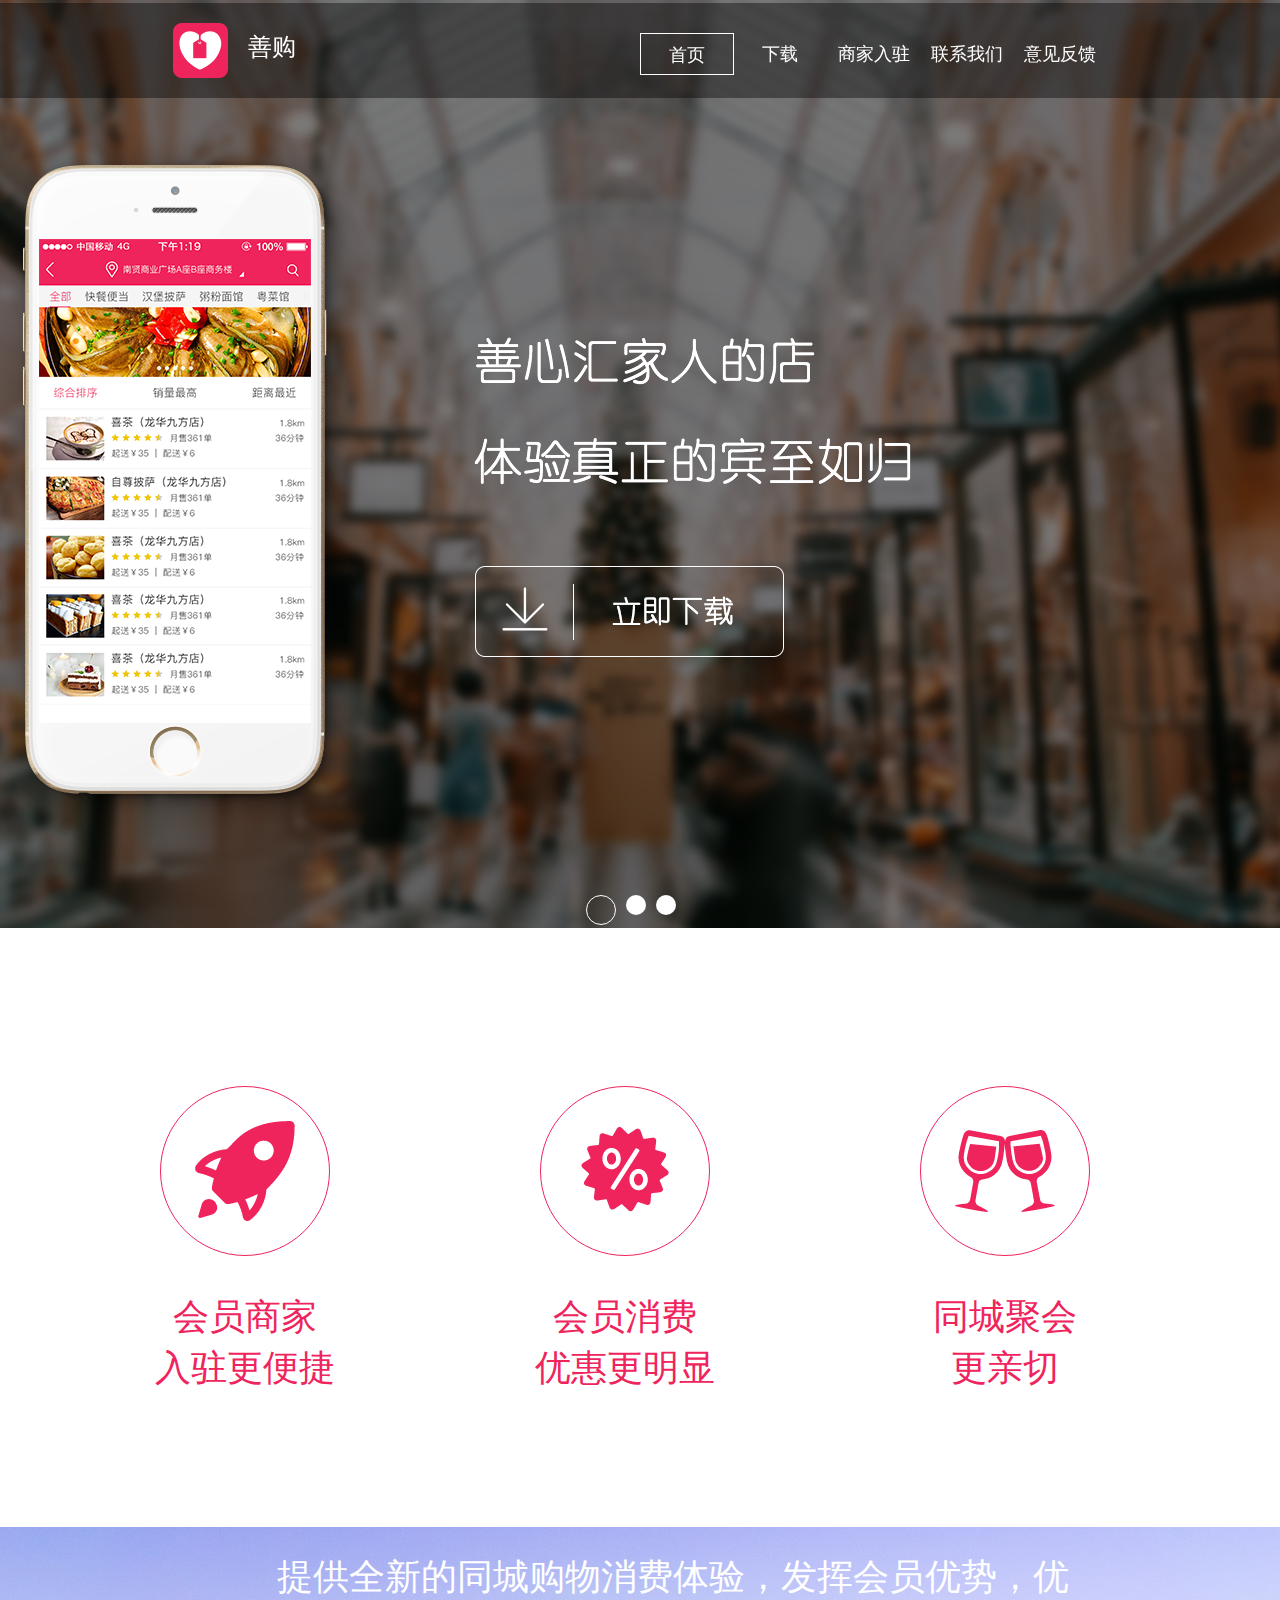
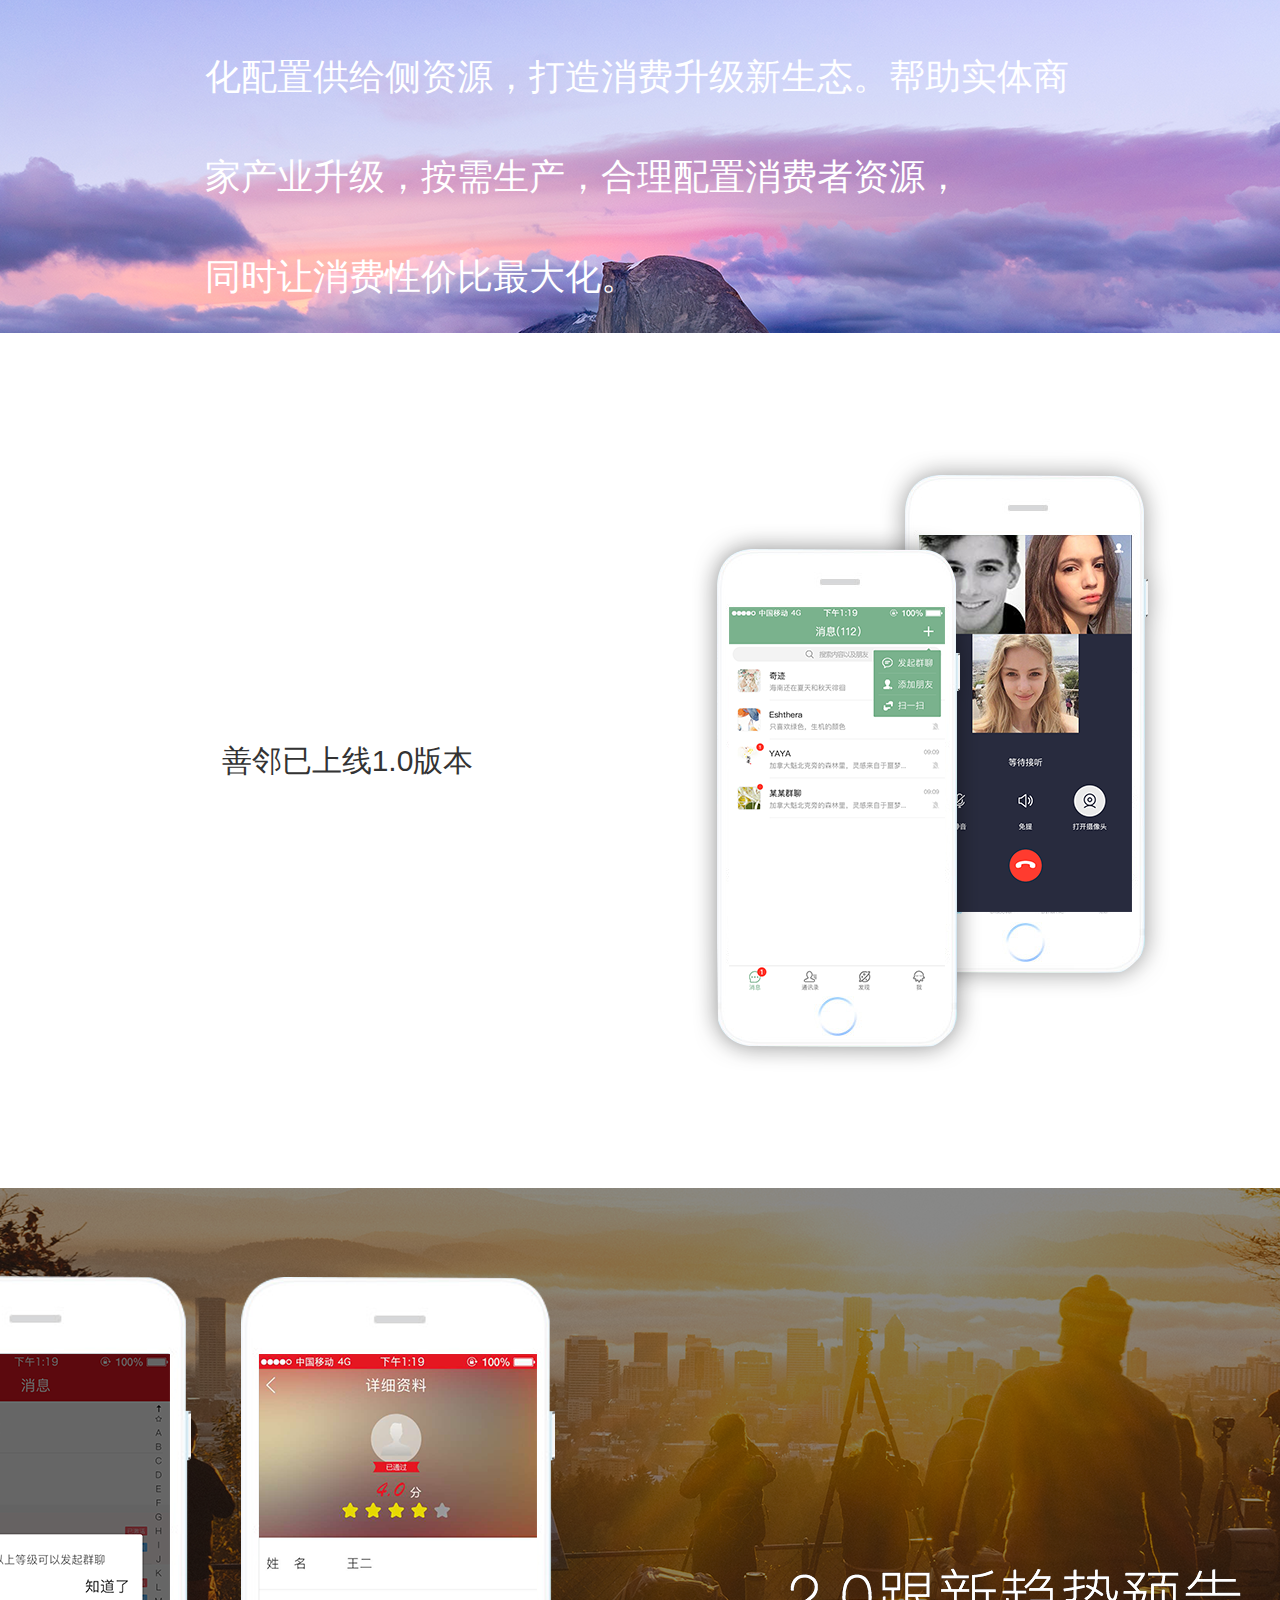
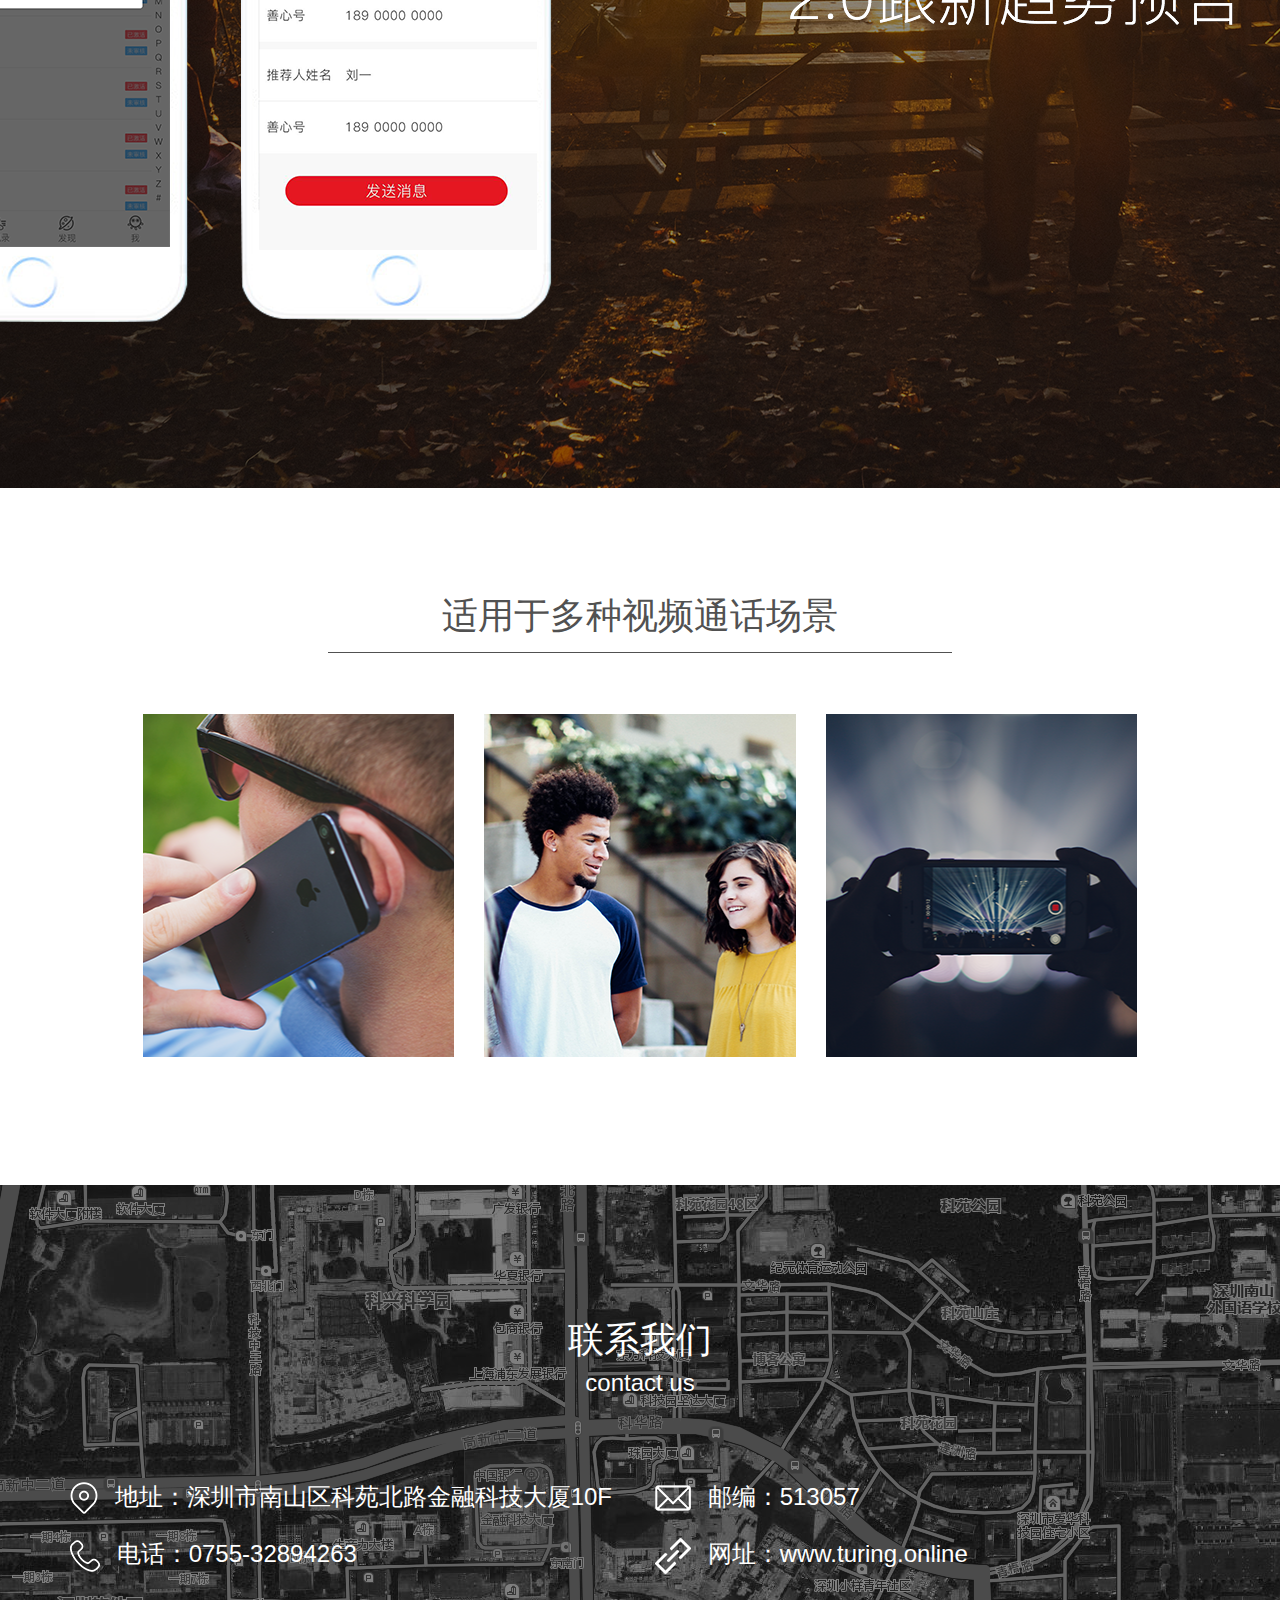
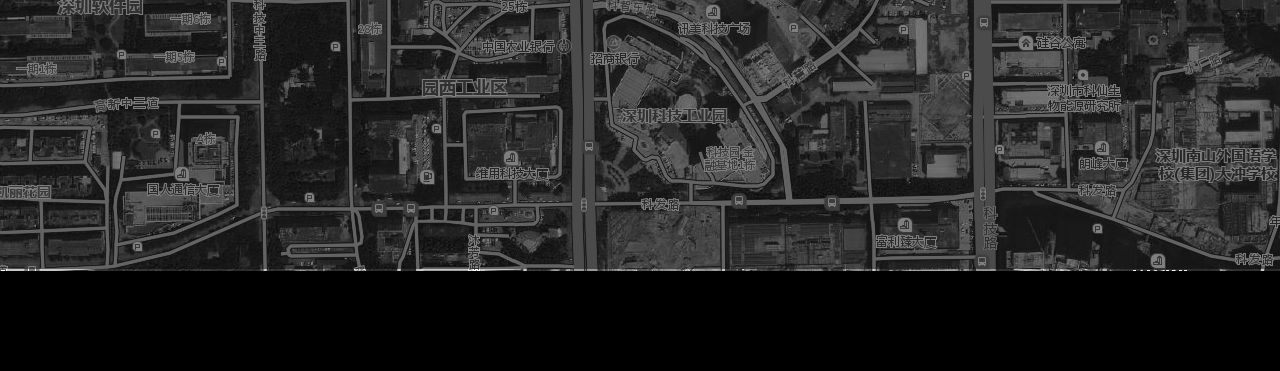
==== shangou/index.html @ 4d4798a5 "add" ====
<!DOCTYPE html>
<html>
<head>
	<meta charset="utf-8">
	<meta name="viewport" content="width=device-width, initial-scale=1.0">
	<meta name = "format-detection" content = "telephone=no">
	<title>善购—首页</title>
	<link rel="stylesheet" type="text/css" href="css/bootstrap.min.css">
	<link rel="stylesheet" type="text/css" href="css/style.css">
	<script src="js/jquery.js"></script>
	<script src="js/main.js"></script>
</head>
<body>
<div class="banner">
	<div class="nhh_nav">
		<div class="nhh_content">
			<div class="nav_img"><img src="images/index/icon.png" alt=""style="width: 100%;height:100%"></div>
			<a href="javascript:;"class="nav_a">善购</a>
			<div class="nav_nav">
				<a href="javascript:;" class="nav_nav_a nav_nav_active">首页</a>
				<a href="dowmload.html" class="nav_nav_a">下载</a>
				<a href="seller.html" class="nav_nav_a"style="width: 100px">商家入驻</a>
				<a href="about.html" class="nav_nav_a"style="width: 100px">联系我们</a>
				<a href="view.html" class="nav_nav_a"style="width: 100px">意见反馈</a>
			</div>
		</div>
	</div>
	<div class="small_nav">
		<div class="logo option">
			<a href="javascript:;"><img src="images/index/icon.png" alt=""></a>
		</div>
		<div class="menu option">
			<div class="menu-option-uline"></div>
			<div class="menu-option-bline"></div>
			<ul class="menu_bottom">
				<li><a href="index.html">首页</a></li>
				<li><a href="dowmload.html">下载</a></li>
				<li><a href="seller.html">商家入驻</a></li>
				<li><a href="about.html">关于我们</a></li>
				<li><a href="view.html">意见反馈</a></li>
			</ul>
		</div>
	</div>
	<div class="imgbox">
		<div class="img_box img_box1"></div>
		<div class="img_box img_box2"></div>
		<div class="img_box img_box3"></div>
	</div>
	<div class="btn"id="btn1">
		<div class="active"></div>
		<div></div>
		<div></div>
	</div>
	<div class="leftbn"><img src="images/index/previous.png" alt=""style="width: 100%;height: 100%"></div>
	<div class="rightbn"><img src="images/index/next.png" alt=""style="width: 100%;height: 100%"></div>
</div>
	<div class="container-fluid">
		<div class="container">
			<div class="row home-box">
				<div class="col-lg-4 col-sm-4 col-xs-12 main-box">
					<div class="first-home"></div>
					<p>会员商家<br>入驻更便捷</p>
				</div>
				<div class="col-lg-4 col-sm-4 col-xs-12 main-box">
					<div class="second-home"></div>
					<p>会员消费<br>优惠更明显</p>
				</div>
				<div class="col-lg-4 col-sm-4 col-xs-12 main-box">
					<div class="third-home"></div>
					<p>同城聚会<br>更亲切</p>
				</div>	
			</div>
		</div>
	</div>
	<div class="container-fluid introbute-bg">
		<p class="introbute">提供全新的同城购物消费体验，发挥会员优势，优化配置供给侧资源，打造消费升级新生态。帮助实体商家产业升级，按需生产，合理配置消费者资源，<br>同时让消费性价比最大化。</p>
	</div>
	<div class="container-fluid">
		<div class="container">
			<div class="row phone-height">
				<div class="col-lg-6 col-sm-6 col-xs-12 version">
					善邻已上线1.0版本
				</div>
				<div class="col-lg-6 col-sm-6 col-xs-12">
					<img class="phone-img" src="images/index/homepage_phone@2x.png">
				</div>
			</div>
		</div>
	</div>
	<div class="container-fluid home-second"></div>
	<div class="container-fluid">
		<div class="container talk">
			<div class="row">
				<span>适用于多种视频通话场景</span>
			</div>
			<div class="row">
				<div class="col-lg-4 col-sm-4 col-xs-12">
					<div class="voice">
						<div class="voice_hover"></div>
						<a href="#"></a>
					</div>
				</div>
				<div class="col-lg-4 col-sm-4 col-xs-12">
					<div class="gorup">
						<div class="group_hover"></div>
						<a href="#"></a>
					</div>
				</div>
				<div class="col-lg-4 col-sm-4 col-xs-12">
					<div class="video">
						<div class="video_hover"></div>
						<a href="#"></a>
					</div>
				</div>
			</div>
		</div>
	</div>
	<div class="container-fluid map">
		<div class="container">
			<div class="row" style="text-align: center;color: #fff;">
				<div class="contact-title">
					<p style="margin: 0;font-size:36px;">联系我们</p>
					<p style="margin: 0;font-size:24px;">contact us</p>
				</div>
			</div>
			<div class="row" style="color: #fff;font-size: 24px;margin-top:7%;">
				<div class="adr col-lg-6 col-sm-6 col-xs-12">
					<img src="images/index/contact_us_location.png">
					地址：深圳市南山区科苑北路金融科技大厦10F
				</div>
				<div class="postcodes col-lg-6 col-sm-6 col-xs-12">
					<img src="images/index/contact_us_post.png">
					邮编：513057
				</div>
			</div>
			<div class="row" style="color: #fff;font-size: 24px;margin-top:2%;">
				<div class="tel col-lg-6 col-sm-6 col-xs-12">
					<img src="images/index/contact_us_phone.png">
					电话：0755-32894263
				</div>
				<div class="website col-lg-6 col-sm-6 col-xs-12">
					<img src="images/index/contact_us_email.png">
					网址：www.turing.online
				</div>
			</div>
		</div>
	</div>
	<div class="container-fluid record">
		
	</div>
</body>
<script type="text/javascript" src="js/jquery.js"></script>
<script type="text/javascript" src="js/bootstrap.js"></script>
<script type="text/javascript" src="js/main.js"></script>
<script>
    document.documentElement.scrollTop=1;
    var obj=document.documentElement.scrollTop?document.documentElement:document.body;
    var introbute=$(".introbute-bg")[0];
    window.onscroll=function(){
        var clientH=$(window).height();
        var obj=document.documentElement.scrollTop?document.documentElement:document.body;
        if(obj.scrollTop>0){
            $(".nhh_nav").css({background:"rgba(0,0,0,0.4)"});
            $(".small_nav").css({background:"rgba(0,0,0,0.4)"})
        }
        else{
            $(".nhh_nav").css({background:"none"})
        }
        if(obj.scrollTop>=introbute.offsetTop-clientH){
            var juli=obj.scrollTop-introbute.offsetTop+clientH;
            var next=juli+100+"px";
            $(introbute).css({backgroundPosition:"50%"+next})
        }else{
            var juli=obj.scrollTop-introbute.offsetTop-clientH;
            var next=juli-100+"px";
            $(introbute).css({backgroundPosition:"50%"+next})
        }

    }
</script>
</html>
---- shangou/css/style.css ----
html,body{
    margin: 0;padding: 0;
}
a,li,ul,h1,h2,h3,h4,h5,h6{
    list-style: none;text-decoration: none;
}
.nav_a:hover{
    text-decoration: none;color:#fff;
}.nav_nav_active:hover{
     text-decoration: none;color:#fff;
 }
.logo a:hover{
    text-decoration: none;
}
.menu a:hover{
    text-decoration: none;
}
.nav_nav_a:hover{
    text-decoration: none;color:#fff;border:1px solid #fff;
}
.banner{
    width:100%;
    height: 928px;
    margin: 0 auto;
    position: relative;
    overflow: hidden;
}
.imgbox{
    width: 100%;
    height: 100%;
    position: relative;
}
.img_box{
    width: 100%;
    height: 100%;
    position: absolute;
    left: 0;
    top:0;
}
.img_box1{
    background:url("../images/index/banner_1.png") center center no-repeat;
}
.img_box2{
    background:url("../images/index/banner_2.png") center center no-repeat;
}
.img_box3{
    background:url("../images/index/banner_3.png") center center no-repeat;
}
.btn{
    width: 135px;
    height:20px;
    left: 0;
    right: 0;
    margin: 0 auto;
    position: absolute;
    bottom: 20px;
}
.btn div{
    width: 20px;
    height: 20px;
    background:#fff;
    float: left;
    margin-right: 10px;
    border-radius: 10px;
    cursor: pointer;
}
.banner .btn .active{
    width:30px;
    height:30px;
    border:1px solid #fff;
    border-radius:100%;
    background:none;
    line-height: 30px;
    text-align: center;
}
.rightbn,.leftbn{
    width:57px;
    height:76px;
    position: absolute;
    top:0;
    bottom: 0;
    margin: auto 0;
    display: none;
}
.rightbn{
    right:0;
}
.nhh_nav{
    width:100%;height:95px;position: fixed;left: 0;top:0;z-index: 9999;display: none;padding-bottom: 20px;
}
.nhh_content{
    width:73%;height: 100%;margin:0 auto;
}
.nav_img{
    width: 55px;height: 55px;margin-top: 20px;float: left;
}
.nav_a{
    margin-left: 20px;color:#fff;font-size:24px;font-family:"微软雅黑";line-height:88px;text-align: center;
}
.nav_nav{
    width:50%;height:45px;margin-top:30px;float:right;display: flex;justify-content: space-between;
}
.nav_nav_a{
    display: block;width: 100px;height: 42px;line-height: 42px;color:#fff;line-height: 42px;font-size: 18px;text-align: center;
}
.nav_nav_active{
    border:1px solid #fff;
}
.small_nav{
    width: 100%;height:75px;line-height: 75px;text-align: center;position: fixed;left: 0;top:0;z-index: 9999;
}
.small_nav .menu{
    width:25px;
    height:12px;
    position:absolute;right:20px;top:32px;
}
.menu .menu-option-uline,.menu .menu-option-bline{
    width:25px;height:3px;border-radius: 1px;background:#fff;transition: transform .5s ease;position: absolute;right:0;
}
.menu .menu-option-uline{
    top:0;
}
.menu .menu-option-bline{
    bottom:0;
}
.small_nav .menu a{
    text-align: left;
    color:#fff;
}
.small_nav .logo a{
    text-align: right;
    color:#fff;
}
.small_nav .logo{
    width: 10%;
    height: 44px;
    float: left;
    margin-left:10px;
}
.menu_bottom{
    width:100%;position:fixed;top:75px;left:0;display:none;padding: 0;margin: 0;
}
.menu_bottom li a{
    display: block;width:100%;height:50px;text-align: center;line-height: 50px;background:rgba(0,0,0,.5);margin:0;opacity: 0;padding-left:3%;font-size:16px;color:#fff;
}

.menu_bottom{
    display: none;
}
@media screen and (min-width:750px) {
    .nhh_nav{
        display: block;
    }
    .small_nav{
        display: none;
    }
}
/*èœå•*/
@keyframes menu {
    0%{
        opacity:0;transform: rotateX(90deg);
    }
    100%{
        opacity: 1;transform: rotateX(0deg);
    }
}
@keyframes menu1 {
    0%{
        opacity:1;transform: rotateX(0deg);
    }
    100%{
        opacity: 0;transform: rotateX(-90deg);
    }
}
/*äº‘*/
@keyframes cloud {
    0% {
        background-position: 2000px 0;
    }
    50% {
        background-position: 0 0;
    }
    100% {
        background-position: -2000px 0;
    }
}

/*é£žæœº*/
@keyframes flight {
    100% {
        transform: translateY(-10px);
    }
}
/*banner end*/
/*next start*/
.home-box{
    width: 100%;
    height: 599px;
}
.home-box .main-box{
    position: relative;
    height: 100%;
}
.first-home{
    width: 170px;
    height: 170px;
    border-radius: 50%;
    border:1px solid #f0245d;
    margin: 45% auto 10%;
    background: url(../images/index/homepage_convenient.png) no-repeat center center;
}
.second-home{
    width: 170px;
    height: 170px;
    border-radius: 50%;
    border:1px solid #f0245d;
    margin: 45% auto 10%;
    background: url(../images/index/homepage_sale.png)  no-repeat center center;
}
.third-home{
    width: 170px;
    height: 170px;
    border-radius: 50%;
    border:1px solid #f0245d;
   margin: 45% auto 10%;
    background: url(../images/index/homepage_party.png)  no-repeat center center;
}
.first-home:hover{
    background: url(../images/index/homepage_convenient_hover.png) #f0245d no-repeat center center;
}
.second-home:hover{
    background: url(../images/index/homepage_sale_hover.png) #f0245d no-repeat center center;
}
.third-home:hover{
    background: url(../images/index/homepage_party_hoverpng.png) #f0245d no-repeat center center;
}
.main-box p{
    text-align: center;
    font-size: 36px;
    color:#f0245d;
}
/*introbute start*/
.introbute-bg{
    height: 406px;
    width: 100%;
    background-image:url(../images/index/bg.png);
    background-position: 50% 0px;
    position: relative;
}
.introbute{
    width: 68%;
    height:100%;
    margin:0  auto ;
    font-size:36px;
    color:#fff;
    text-indent:2em;
    text-align:left;
    line-height: 100px;
}
/*version 1.0*/
.phone-height{
    height: 855px;
    width: auto;
}
.phone-height div{
    height: 100%;
    position: relative;
}
.version{
    text-align: center;
    font-size: 30px;
    line-height: 855px;
}
.phone-img{
    position: absolute;
    top: 0;
    bottom: 0;
    left: 0;
    right: 0;
    margin:auto;
}
/*version 2.0*/
.home-second{
    height: 900px;
    width: 100%;
    background: url(../images/index/homepage_2.0.png)no-repeat center center;
}
/*talk*/
.talk{
    width: 80%;
    /*height: 796px;*/
    margin-bottom: 10%;
}
.talk .row span{
    width: 624px;
    height: auto;
    font-size: 36px;
    border-bottom: 1px solid #515151;
    color: #515151;
    margin:0 auto;
    display: block;
    text-align: center;
    margin-top: 10%;
    margin-bottom: 6%;
    padding-bottom: 1%;
}
/*动画*/
@keyframes myfirst
{
    from {height: 0%;}
    to {height: 100%;}
}
@keyframes voice {
    0%{
        bottom:-100%;
    }
    100%{
        bottom:0;
    }
}
@keyframes voiceout {
    0%{
        bottom:0;
    }
    100%{
        bottom:-100%;
    }
}
.voice{
    width: auto;
    height: 343px;
    position:relative;
    background: url(../images/index/homepage_voice.png) no-repeat center center;overflow: hidden;
}
.voice a{
    display: block;
    width: 100%;
    height: 100%;
}
.voice_hover{
     width: 100%;height: 100%;position: absolute;left:0;bottom:100%;z-index: 9999;background: url(../images/index/homepage_voice_hover.png) no-repeat center center;
 }
.group_hover{
    width: 100%;height: 100%;position: absolute;left:0;bottom:100%;z-index: 9999;background: url(../images/index/homepage_chat_hover.png) no-repeat center center;
}
.video_hover{
    width: 100%;height: 100%;position: absolute;left:0;bottom:100%;z-index: 9999;background: url(../images/index/homepage_video_hover.png) no-repeat center center;
}
.gorup{
    width: auto;
    height: 343px;
    position: relative;
    background: url(../images/index/homepage_chat.png) no-repeat center center;overflow: hidden;
}
.gorup a{
    display: block;
    width: 100%;
    height: 100%;
}

.video{
    width: auto;
    height: 343px;
    position: relative;
    background: url(../images/index/homepage_video.png) no-repeat center center;overflow: hidden;
}
.video a{
    display: block;
    width: 100%;
    height: 100%;
}
/*contact*/
.map{
    width: auto;
    height: 686px;
    background: url(../images/index/homepage_map.png) no-repeat center center;
}
.contact-title{
    margin-top: 11%;
}
.adr img{
    vertical-align: middle;
    margin-right:10px;
}
.postcodes img{
    vertical-align: middle;
    margin-right:10px;
}
.tel img{
    vertical-align: middle;
    margin-right:10px;
}
.website img{
    vertical-align: middle;
    margin-right:10px;
}
/*Record*/
.record{
    width: 100%;
    height: 100px;
    background: #000;
}


/*about*/
.about .row span{
    width: 624px;
    height: auto;
    font-size: 36px;
    border-bottom: 1px solid #515151;
    color: #515151;
    margin:0 auto;
    display: block;
    text-align: center;
    margin-top: 5%;
    margin-bottom: 6%;
    padding-bottom: 1%;
}
.about-inner p{
    font-size: 30px;
    color: #515151;
    text-indent:2em;
}
.team{
    margin-bottom: 5%;
    width: 80%;
}
.team .row span{
    width: 624px;
    height: auto;
    font-size: 36px;
    border-bottom: 1px solid #515151;
    color: #515151;
    margin:0 auto;
    display: block;
    text-align: center;
    margin-top: 5%;
    margin-bottom: 6%;
    padding-bottom: 1%;
}
.team-one{
    width: auto;
    height: 300px;
    background: url(../images/about/about_us_team_2.png) no-repeat center center;
}
.team-two{
    width: auto;
    height: 300px;
    background: url(../images/about/about_us_team_3.png) no-repeat center center;
}
.team-three{
    width: auto;
    height: 300px;
    background: url(../images/about/about_us_team_1.png) no-repeat center center;
}
.and-box{
    float: left;
    margin-right: 10%;
}
.ios-box{
    float: left;
}
.and-code,.ios-code{
    display: none;
}
.code{
    margin-top: 33%;
}

/*view*/
.view .row span{
    width: 624px;
    height: auto;
    font-size: 36px;
    color: #515151;
    display: block;
    text-align: left;
    margin-top: 5%;
    padding-bottom: 1%;
}
.view-form{
    width: 100%;
    height: 530px;
    border:1px solid #cccaca;
    margin-bottom: 8%;
}
.view-text{
    width: 100%;
    height: 70%;
    border: 0;
    font-size: 24px;
    color: #cccaca;
}
.view-btn{
    float: right;
    margin:4% 8% 0 0;
    padding: 1% 4%;
    border: 0;
    background: #f0245d;
    color: #fff;
    font-size: 36px;
}
/*seller*/
.seller{
    margin-bottom: 200px;
}
.seller .row span{
    width: 624px;
    height: auto;
    font-size: 36px;
    border-bottom: 1px solid #f0245d;
    color: #515151;
    margin:0 auto;
    display: block;
    text-align: center;
    margin-top: 10%;
    margin-bottom: 6%;
    padding-bottom: 1%;
}
.seller_img{
    width: auto;
    height: 292px;
    position:relative;
    background-image: url(../images/seller/settled_flow.png) ;
    background-size:100% 100% ;
}
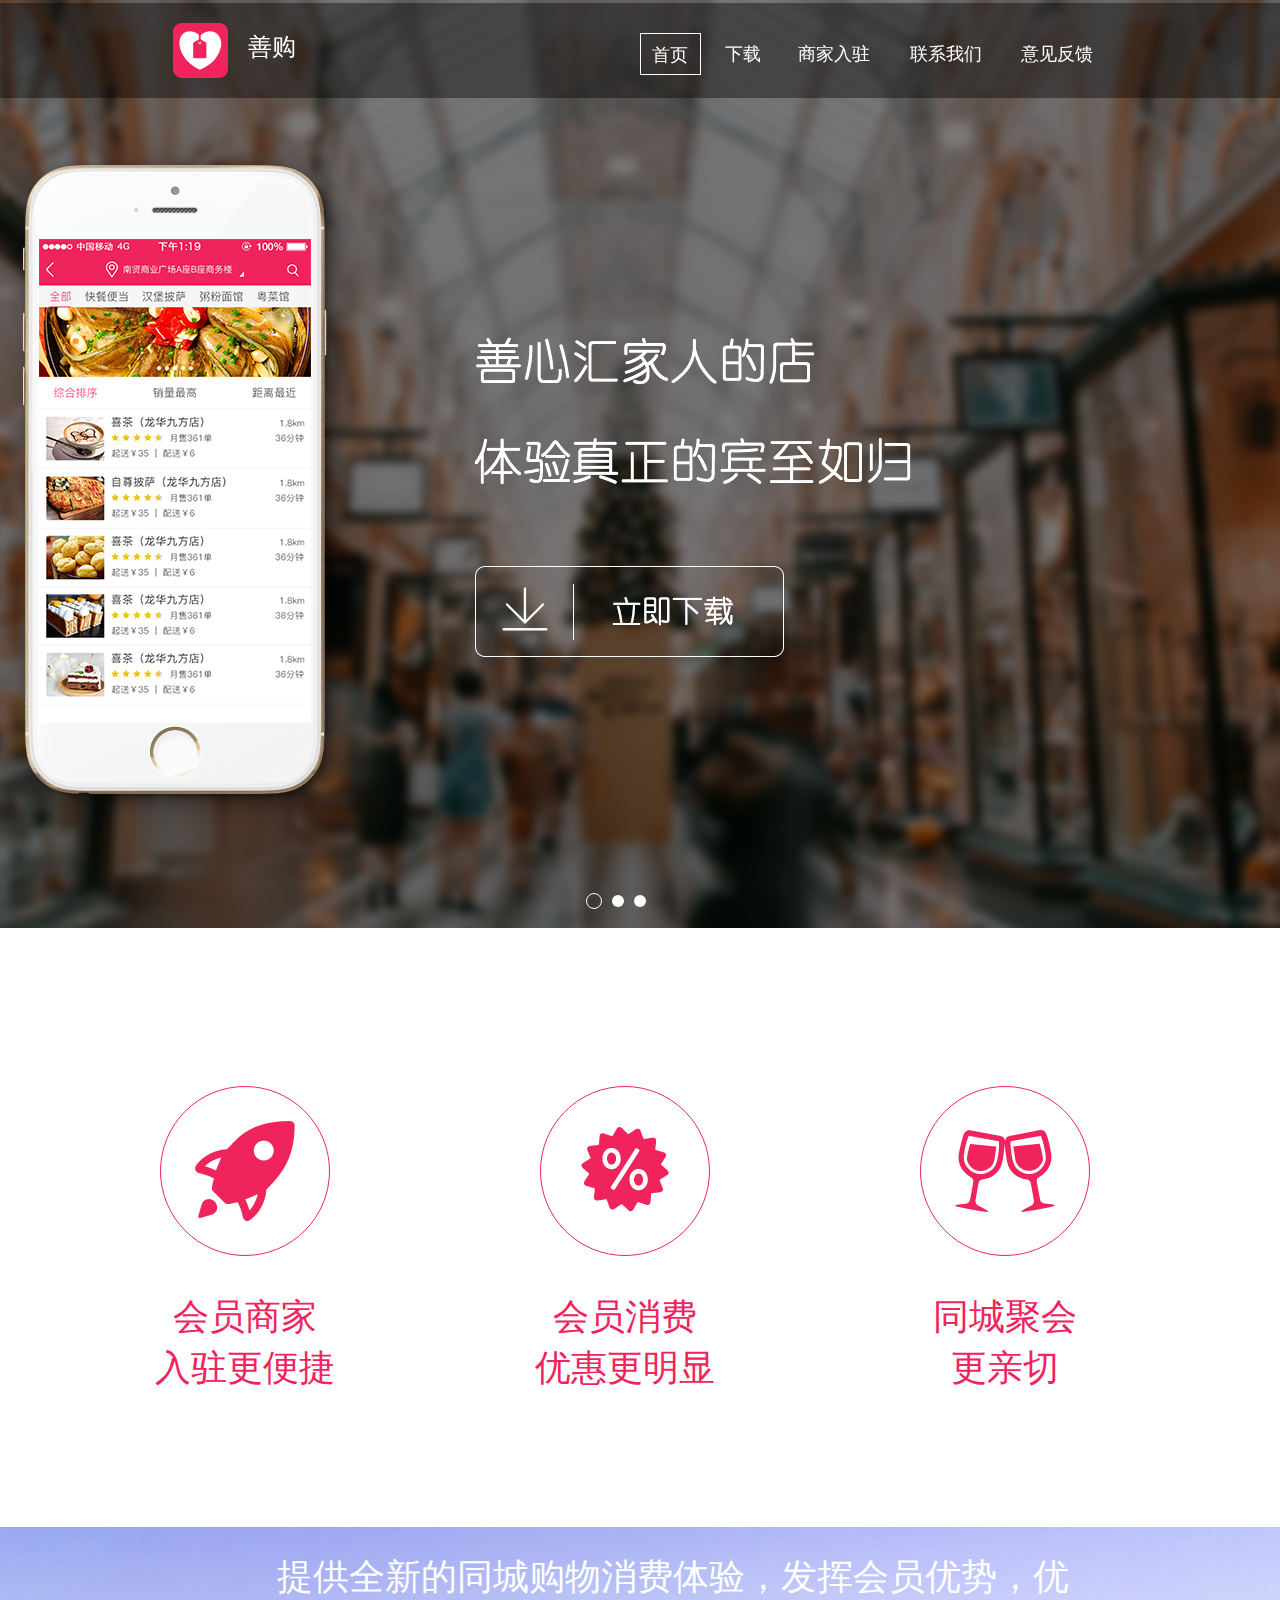
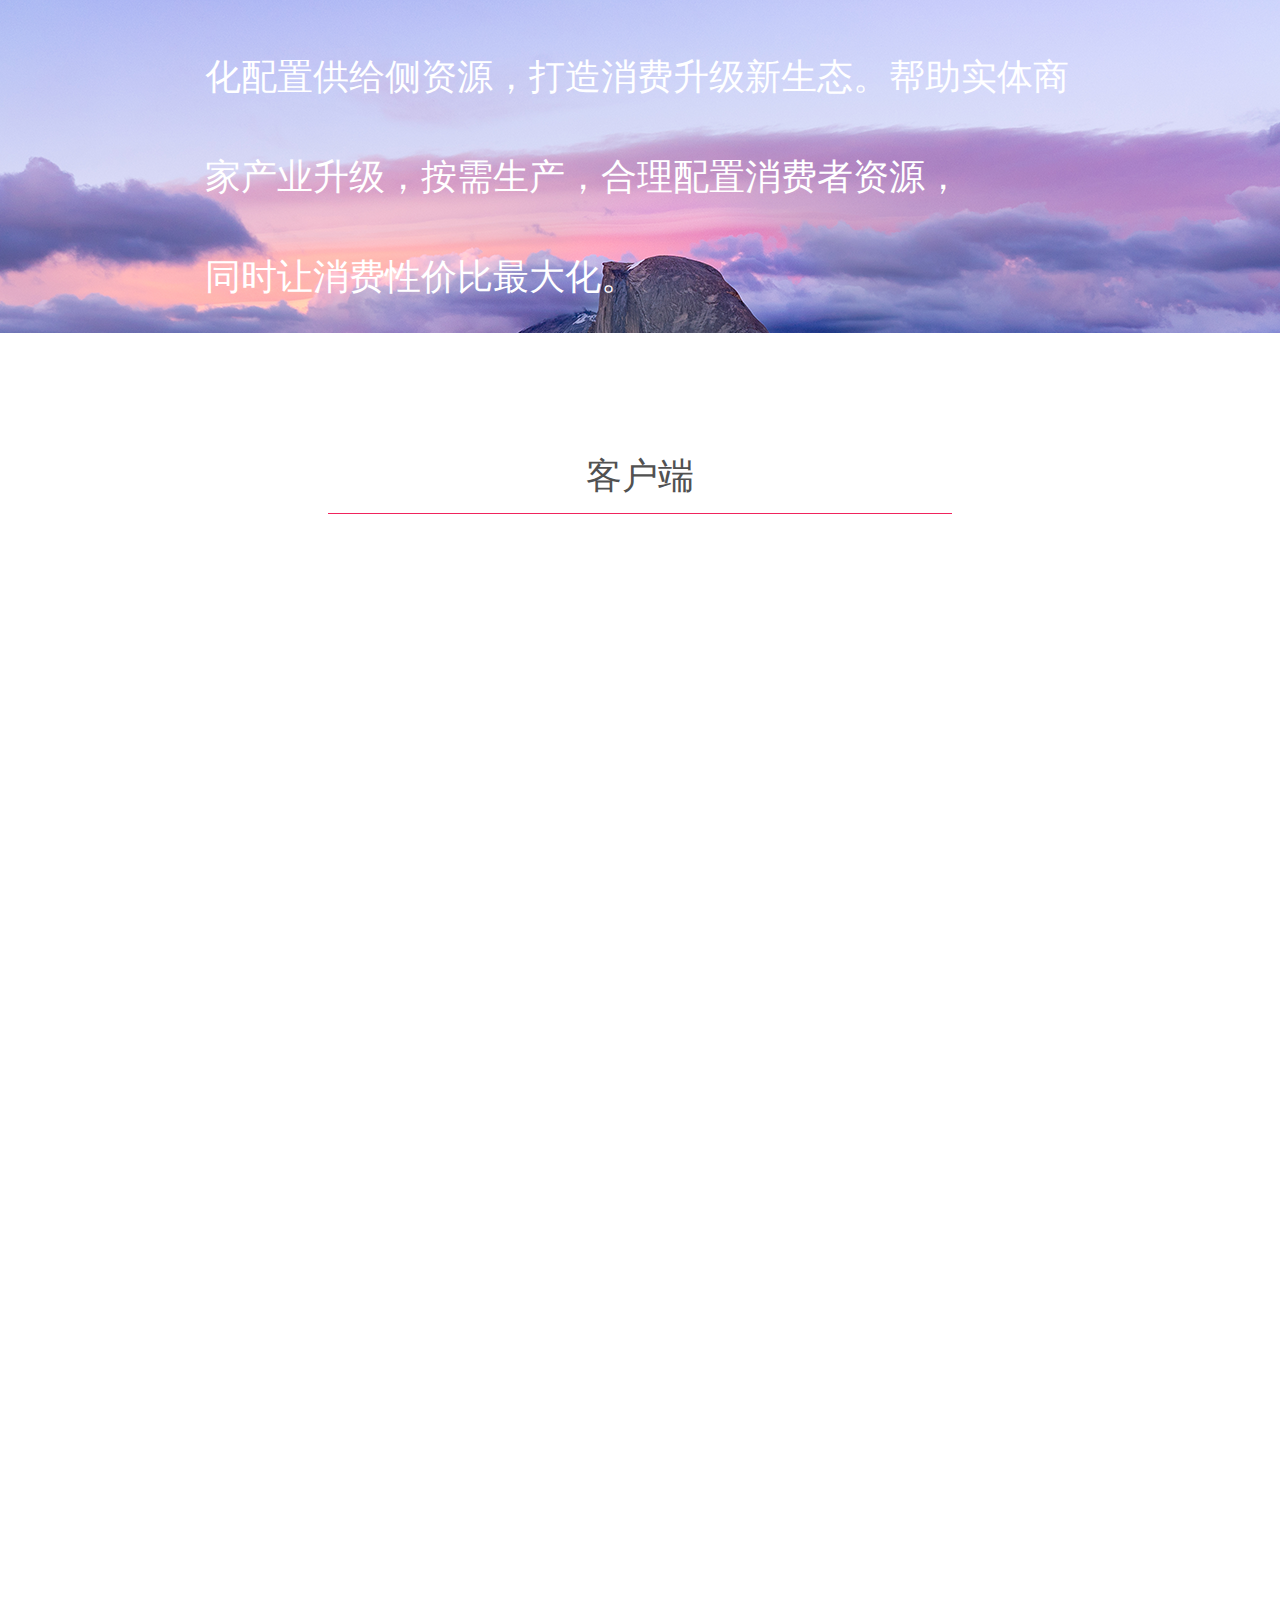
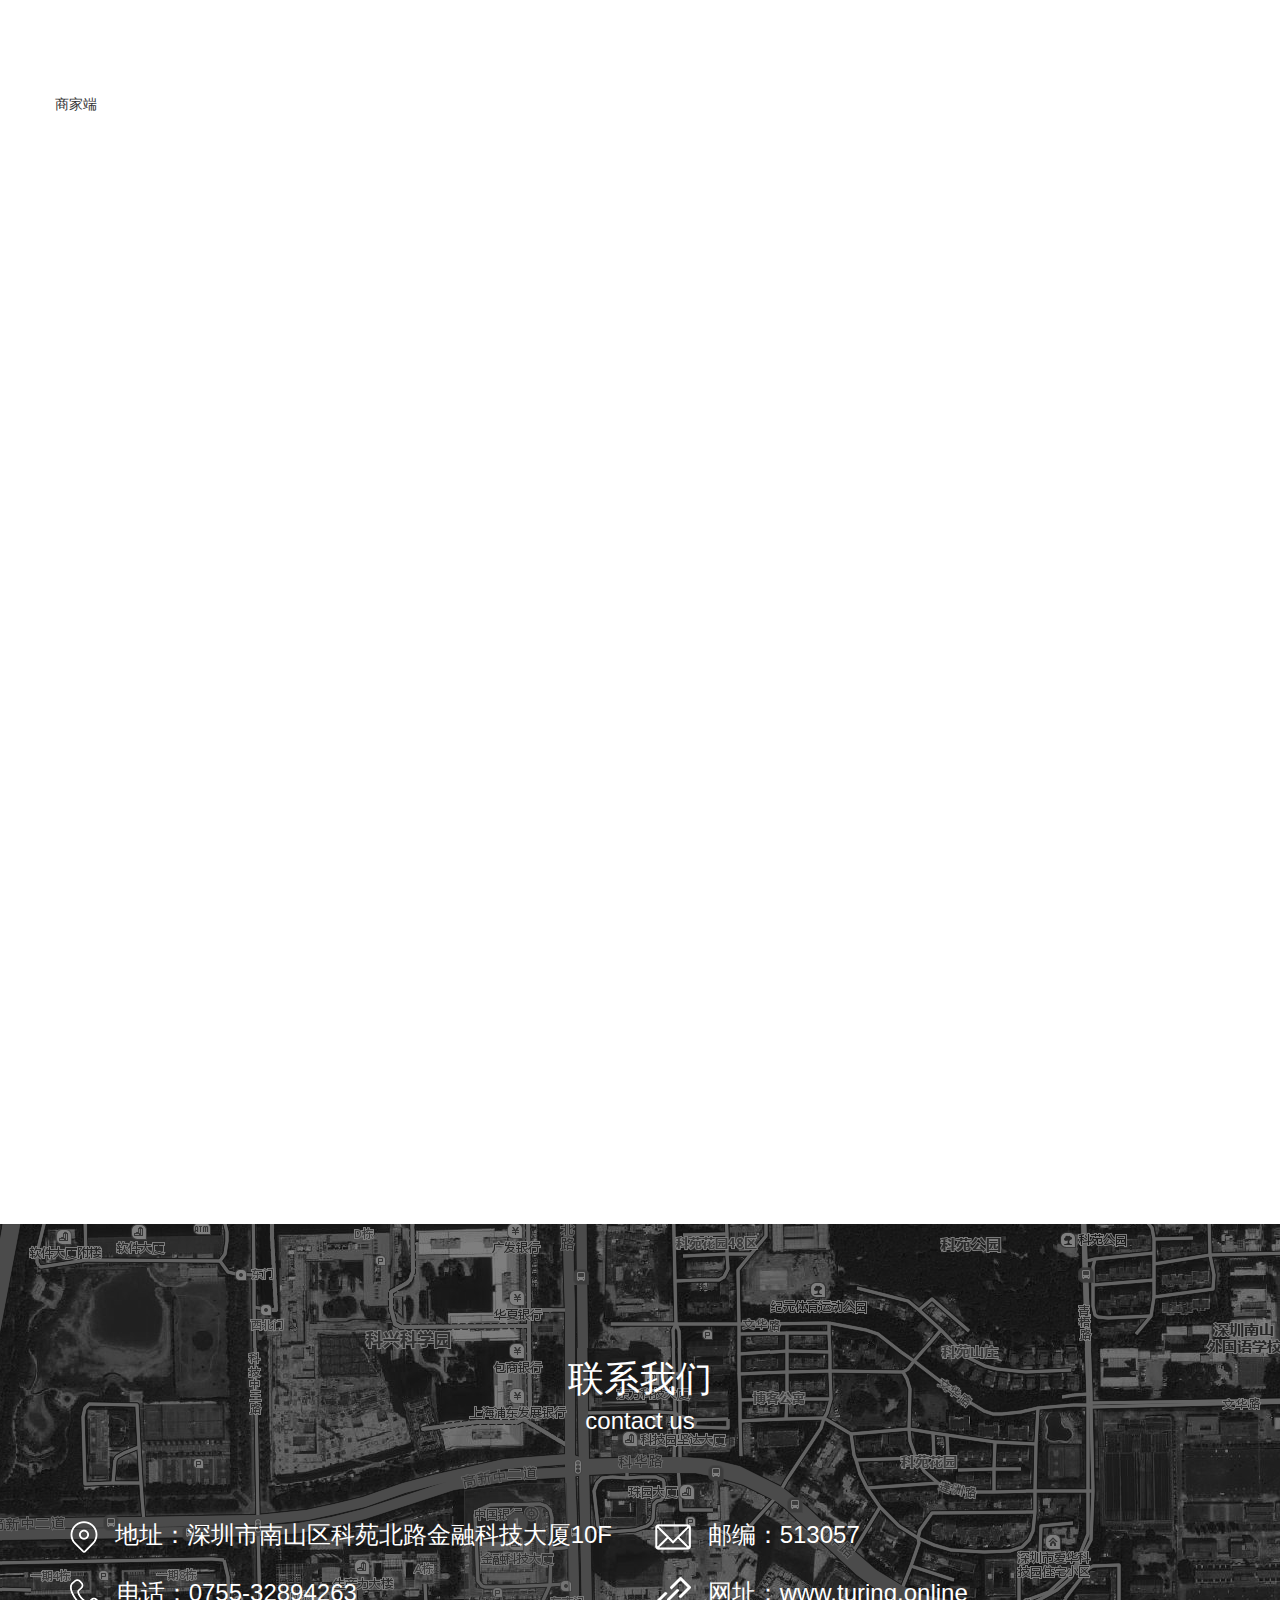
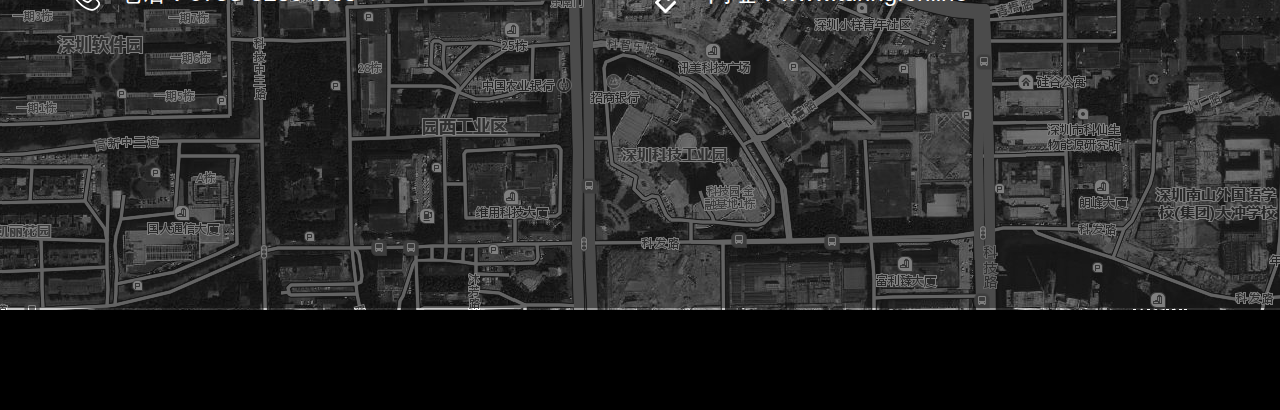
==== commit 2df4797d: "shangou" ====
--- a/shangou/index.html
+++ b/shangou/index.html
@@ -8,6 +8,7 @@
 	<link rel="stylesheet" type="text/css" href="css/bootstrap.min.css">
 	<link rel="stylesheet" type="text/css" href="css/style.css">
 	<script src="js/jquery.js"></script>
+	<script src="js/comm.js"></script>
 	<script src="js/main.js"></script>
 </head>
 <body>
@@ -16,7 +17,8 @@
 		<div class="nhh_content">
 			<div class="nav_img"><img src="images/index/icon.png" alt=""style="width: 100%;height:100%"></div>
 			<a href="javascript:;"class="nav_a">善购</a>
-			<div class="nav_nav">
+			<div class="nav_nav"style="position: relative">
+				<div class="flexbox"style="width:13%;height: 42px;border:1px solid #fff;position: absolute;z-index: -1"></div>
 				<a href="javascript:;" class="nav_nav_a nav_nav_active">首页</a>
 				<a href="dowmload.html" class="nav_nav_a">下载</a>
 				<a href="seller.html" class="nav_nav_a"style="width: 100px">商家入驻</a>
@@ -76,54 +78,57 @@
 		<p class="introbute">提供全新的同城购物消费体验，发挥会员优势，优化配置供给侧资源，打造消费升级新生态。帮助实体商家产业升级，按需生产，合理配置消费者资源，<br>同时让消费性价比最大化。</p>
 	</div>
 	<div class="container-fluid">
-		<div class="container">
-			<div class="row phone-height">
-				<div class="col-lg-6 col-sm-6 col-xs-12 version">
-					善邻已上线1.0版本
-				</div>
-				<div class="col-lg-6 col-sm-6 col-xs-12">
-					<img class="phone-img" src="images/index/homepage_phone@2x.png">
-				</div>
+		<div class="container website">
+			<div class="row ">
+				<span>客户端</span>
+			</div>
+			<div class="col-lg-6 col-sm-6 col-xs-12 webBox"id="jswbox">
+				<pre class="prev"><img src="images/index/homepage_previous.png" alt=""></pre>
+				<pre class="next"><img src="images/index/homepage_next.png" alt=""></pre>
+				<ul>
+					<li><img src="images/index/customer_img_1.png" alt=""style="opacity: 87; "></li>
+					<li><img src="images/index/customer_img_2.png" alt=""style="opacity: 87; "></li>
+					<li><img src="images/index/customer_img_3.png" alt=""style="opacity: 87; "></li>
+					<li><img src="images/index/customer_img_4.png" alt=""style="opacity: 87; "></li>
+					<li><img src="images/index/customer_img_5.png" alt=""style="opacity: 87; "></li>
+					<li><img src="images/index/customer_img_1.png" alt=""style="opacity: 87; "></li>
+					<li><img src="images/index/customer_img_2.png" alt=""style="opacity: 87; "></li>
+				</ul>
 			</div>
 		</div>
 	</div>
-	<div class="container-fluid home-second"></div>
-	<div class="container-fluid">
-		<div class="container talk">
-			<div class="row">
-				<span>适用于多种视频通话场景</span>
-			</div>
-			<div class="row">
-				<div class="col-lg-4 col-sm-4 col-xs-12">
-					<div class="voice">
-						<div class="voice_hover"></div>
-						<a href="#"></a>
-					</div>
-				</div>
-				<div class="col-lg-4 col-sm-4 col-xs-12">
-					<div class="gorup">
-						<div class="group_hover"></div>
-						<a href="#"></a>
-					</div>
-				</div>
-				<div class="col-lg-4 col-sm-4 col-xs-12">
-					<div class="video">
-						<div class="video_hover"></div>
-						<a href="#"></a>
-					</div>
-				</div>
+<div class="container-fluid">
+	<div class="container sellers">
+		<div class="row ">
+			<span>商家端</span>
+		</div>
+		<div class="row">
+			<div class="col-lg-12 col-sm-12 col-xs-12 sellerBox"id="sellerBox">
+				<pre class="prev"><img src="images/index/homepage_previous.png" alt=""></pre>
+				<pre class="next"><img src="images/index/homepage_next.png" alt=""></pre>
+				<ul>
+					<li><img src="images/index/seller_img_1.png" alt=""style="opacity: 87; "></li>
+					<li><img src="images/index/seller_img_2.png" alt=""style="opacity: 87; "></li>
+					<li><img src="images/index/seller_img_3.png" alt=""style="opacity: 87; "></li>
+					<li><img src="images/index/seller_img_4.png" alt=""style="opacity: 87; "></li>
+					<li><img src="images/index/seller_img_5.png" alt=""style="opacity: 87; "></li>
+					<li><img src="images/index/seller_img_1.png" alt=""style="opacity: 87; "></li>
+					<li><img src="images/index/seller_img_2.png" alt=""style="opacity: 87; "></li>
+				</ul>
 			</div>
 		</div>
+
 	</div>
+</div>
 	<div class="container-fluid map">
 		<div class="container">
 			<div class="row" style="text-align: center;color: #fff;">
 				<div class="contact-title">
-					<p style="margin: 0;font-size:36px;">联系我们</p>
-					<p style="margin: 0;font-size:24px;">contact us</p>
+					<p style="margin: 0;font-size:0.36rem;">联系我们</p>
+					<p style="margin: 0;font-size:0.24rem;">contact us</p>
 				</div>
 			</div>
-			<div class="row" style="color: #fff;font-size: 24px;margin-top:7%;">
+			<div class="row" style="color: #fff;font-size: 0.24rem;margin-top:7%;">
 				<div class="adr col-lg-6 col-sm-6 col-xs-12">
 					<img src="images/index/contact_us_location.png">
 					地址：深圳市南山区科苑北路金融科技大厦10F
@@ -133,7 +138,7 @@
 					邮编：513057
 				</div>
 			</div>
-			<div class="row" style="color: #fff;font-size: 24px;margin-top:2%;">
+			<div class="row" style="color: #fff;font-size: 0.24rem;margin-top:2%;">
 				<div class="tel col-lg-6 col-sm-6 col-xs-12">
 					<img src="images/index/contact_us_phone.png">
 					电话：0755-32894263
@@ -177,5 +182,7 @@
         }
 
     }
+    new ZoomPic("jswbox");
+    new ZoomPic("sellerBox");
 </script>
 </html>--- a/shangou/css/style.css
+++ b/shangou/css/style.css
@@ -1,5 +1,8 @@
 html,body{
     margin: 0;padding: 0;
+}
+body{
+    width: 100%;
 }
 a,li,ul,h1,h2,h3,h4,h5,h6{
     list-style: none;text-decoration: none;
@@ -16,7 +19,7 @@
     text-decoration: none;
 }
 .nav_nav_a:hover{
-    text-decoration: none;color:#fff;border:1px solid #fff;
+    text-decoration: none;color:#fff;cursor: pointer;
 }
 .banner{
     width:100%;
@@ -39,12 +42,15 @@
 }
 .img_box1{
     background:url("../images/index/banner_1.png") center center no-repeat;
+    background-size: cover;
 }
 .img_box2{
     background:url("../images/index/banner_2.png") center center no-repeat;
+    background-size: cover;
 }
 .img_box3{
     background:url("../images/index/banner_3.png") center center no-repeat;
+    background-size: cover;
 }
 .btn{
     width: 135px;
@@ -56,8 +62,8 @@
     bottom: 20px;
 }
 .btn div{
-    width: 20px;
-    height: 20px;
+    width: 12px;
+    height: 12px;
     background:#fff;
     float: left;
     margin-right: 10px;
@@ -65,13 +71,12 @@
     cursor: pointer;
 }
 .banner .btn .active{
-    width:30px;
-    height:30px;
+    width:16px;
+    height:16px;
     border:1px solid #fff;
     border-radius:100%;
     background:none;
-    line-height: 30px;
-    text-align: center;
+    margin-top:-2px;
 }
 .rightbn,.leftbn{
     width:57px;
@@ -101,7 +106,7 @@
     width:50%;height:45px;margin-top:30px;float:right;display: flex;justify-content: space-between;
 }
 .nav_nav_a{
-    display: block;width: 100px;height: 42px;line-height: 42px;color:#fff;line-height: 42px;font-size: 18px;text-align: center;
+    display: block;width:13%;height: 42px;line-height: 42px;color:#fff;line-height: 42px;font-size: 18px;text-align: center;
 }
 .nav_nav_active{
     border:1px solid #fff;
@@ -130,10 +135,12 @@
 .small_nav .logo a{
     text-align: right;
     color:#fff;
+    display: block;
+    width: 55px;height: 55px;
 }
 .small_nav .logo{
     width: 10%;
-    height: 44px;
+    height: 55px;
     float: left;
     margin-left:10px;
 }
@@ -257,33 +264,36 @@
     text-align:left;
     line-height: 100px;
 }
-/*version 1.0*/
-.phone-height{
-    height: 855px;
-    width: auto;
-}
-.phone-height div{
-    height: 100%;
-    position: relative;
-}
-.version{
+.website .row span{
+    width: 624px;
+    height: auto;
+    font-size: 36px;
+    border-bottom: 1px solid #f0245d;
+    color: #515151;
+    margin:0 auto;
+    display: block;
     text-align: center;
-    font-size: 30px;
-    line-height: 855px;
-}
-.phone-img{
-    position: absolute;
-    top: 0;
-    bottom: 0;
-    left: 0;
-    right: 0;
-    margin:auto;
-}
-/*version 2.0*/
-.home-second{
-    height: 900px;
-    width: 100%;
-    background: url(../images/index/homepage_2.0.png)no-repeat center center;
+    margin-top: 10%;
+    margin-bottom: 6%;
+    padding-bottom: 1%;
+}
+.webBox{width:1100px; margin:100px auto;}
+.webBox ul{position:relative;height:900px;}
+.webBox li{position:absolute;width:0;height:0;z-index:0;cursor:pointer;overflow:hidden;top:152px; left:10px;box-shadow:0px 30px 30px #eee}
+.webBox li img{width:100%;height:100%;vertical-align:top; float:left; border:0;}
+.webBox .prev, .webBox .next{position:absolute;top:0;bottom:0;margin:auto 0;width: 90px;height: 90px;background: 0;right:-200px;border: 0};
+
+.webBox .prev{
+    left:-200px !important;
+}
+.sellerBox{width:1100px; margin:100px auto;}
+.sellerBox ul{position:relative;height:900px;}
+.sellerBox li{position:absolute;width:0;height:0;z-index:0;cursor:pointer;overflow:hidden;top:152px; left:10px;box-shadow:0px 20px 20px #eee}
+.sellerBoxli ul li img{width:100%;height:100%;vertical-align:top; float:left; border:0;}
+.sellerBox .prev, .sellerBox .next{position:absolute;top:0;bottom:0;margin:auto 0;width: 90px;height: 90px;background: 0;right:-200px;border: 0};
+
+.sellerBox .prev{
+    left:-200px !important;
 }
 /*talk*/
 .talk{
@@ -404,13 +414,9 @@
 
 /*about*/
 .about .row span{
-    width: 624px;
-    height: auto;
-    font-size: 36px;
+    font-size: 0.36rem;
     border-bottom: 1px solid #515151;
     color: #515151;
-    margin:0 auto;
-    display: block;
     text-align: center;
     margin-top: 5%;
     margin-bottom: 6%;
@@ -423,16 +429,12 @@
 }
 .team{
     margin-bottom: 5%;
-    width: 80%;
+    /*width: 80%;*/
 }
 .team .row span{
-    width: 624px;
-    height: auto;
-    font-size: 36px;
+    font-size: 0.36rem;
     border-bottom: 1px solid #515151;
     color: #515151;
-    margin:0 auto;
-    display: block;
     text-align: center;
     margin-top: 5%;
     margin-bottom: 6%;
@@ -458,7 +460,7 @@
     margin-right: 10%;
 }
 .ios-box{
-    float: left;
+    float: right;
 }
 .and-code,.ios-code{
     display: none;
@@ -466,12 +468,15 @@
 .code{
     margin-top: 33%;
 }
+.down-img{
+    margin-left: 25%;
+}
 
 /*view*/
 .view .row span{
-    width: 624px;
-    height: auto;
-    font-size: 36px;
+    /*width: 624px;
+    height: auto;*/
+    font-size: 0.36rem;
     color: #515151;
     display: block;
     text-align: left;
@@ -488,7 +493,7 @@
     width: 100%;
     height: 70%;
     border: 0;
-    font-size: 24px;
+    font-size: 0.24rem;
     color: #cccaca;
 }
 .view-btn{
@@ -498,20 +503,16 @@
     border: 0;
     background: #f0245d;
     color: #fff;
-    font-size: 36px;
+    font-size: 0.36rem;
 }
 /*seller*/
 .seller{
     margin-bottom: 200px;
 }
 .seller .row span{
-    width: 624px;
-    height: auto;
-    font-size: 36px;
+    font-size: 0.36rem;
     border-bottom: 1px solid #f0245d;
     color: #515151;
-    margin:0 auto;
-    display: block;
     text-align: center;
     margin-top: 10%;
     margin-bottom: 6%;
@@ -522,5 +523,93 @@
     height: 292px;
     position:relative;
     background-image: url(../images/seller/settled_flow.png) ;
-    background-size:100% 100% ;
+    background-size:cover;
+}
+
+@media screen and (max-width: 414px){
+    .banner{
+        height: 225px;
+    }
+    .dwon_img{
+        margin-left: 11%;
+    }
+    .code {
+        margin-top: 20%;
+    }
+    .down-img{
+        margin-left: 11%;
+    }
+    .and-box {
+        float: left;
+        margin-right: 3%;
+        width: 47%;
+    }
+    .ios-box {
+        width: 47%;
+    }
+    .and-box img{
+        width: 100%;
+    }
+    .ios-box img{
+        width: 100%;
+    }
+    .map {
+        height: 270px;
+    }
+    .about-inner p {
+        font-size: 0.3rem;
+        padding: 0 8%;
+    }
+    .view-text {
+        height: 63%;
+    }
+    .view-form {
+        width: 90%;
+        height: 260px;
+        margin: 0 5% 8%;
+    }
+    .view .row span {
+        padding-left: 5%;
+    }
+    .contact-title {
+        margin-top: 4%;
+    }
+    .map img{
+        width: 6%;
+        margin-bottom: 3%;
+    }
+    .team-one, .team-two,.team-three{
+        height: 220px;
+    }
+    .first-home,.second-home,.third-home {
+        margin: 10% auto 10%;
+    }
+    .introbute-bg {
+        height: 136px;
+    }
+    .home-second {
+        height: 220px;
+    }
+    .voice,.gorup,.video {
+        height: 242px;
+    }
+    .phone-img {
+        width: 92%;
+    }
+    .phone-img{
+        margin: 0% 4% 5%;
+        width: 92%;
+    }
+    .phone-p{
+        margin: 10% 0;
+    }
+    .view-btn {
+        margin: 10% 8% 0 0;
+    }
+    .seller_img {
+        height: 87px;
+    }
+    .seller{
+        margin-bottom: 66px;
+    }
 }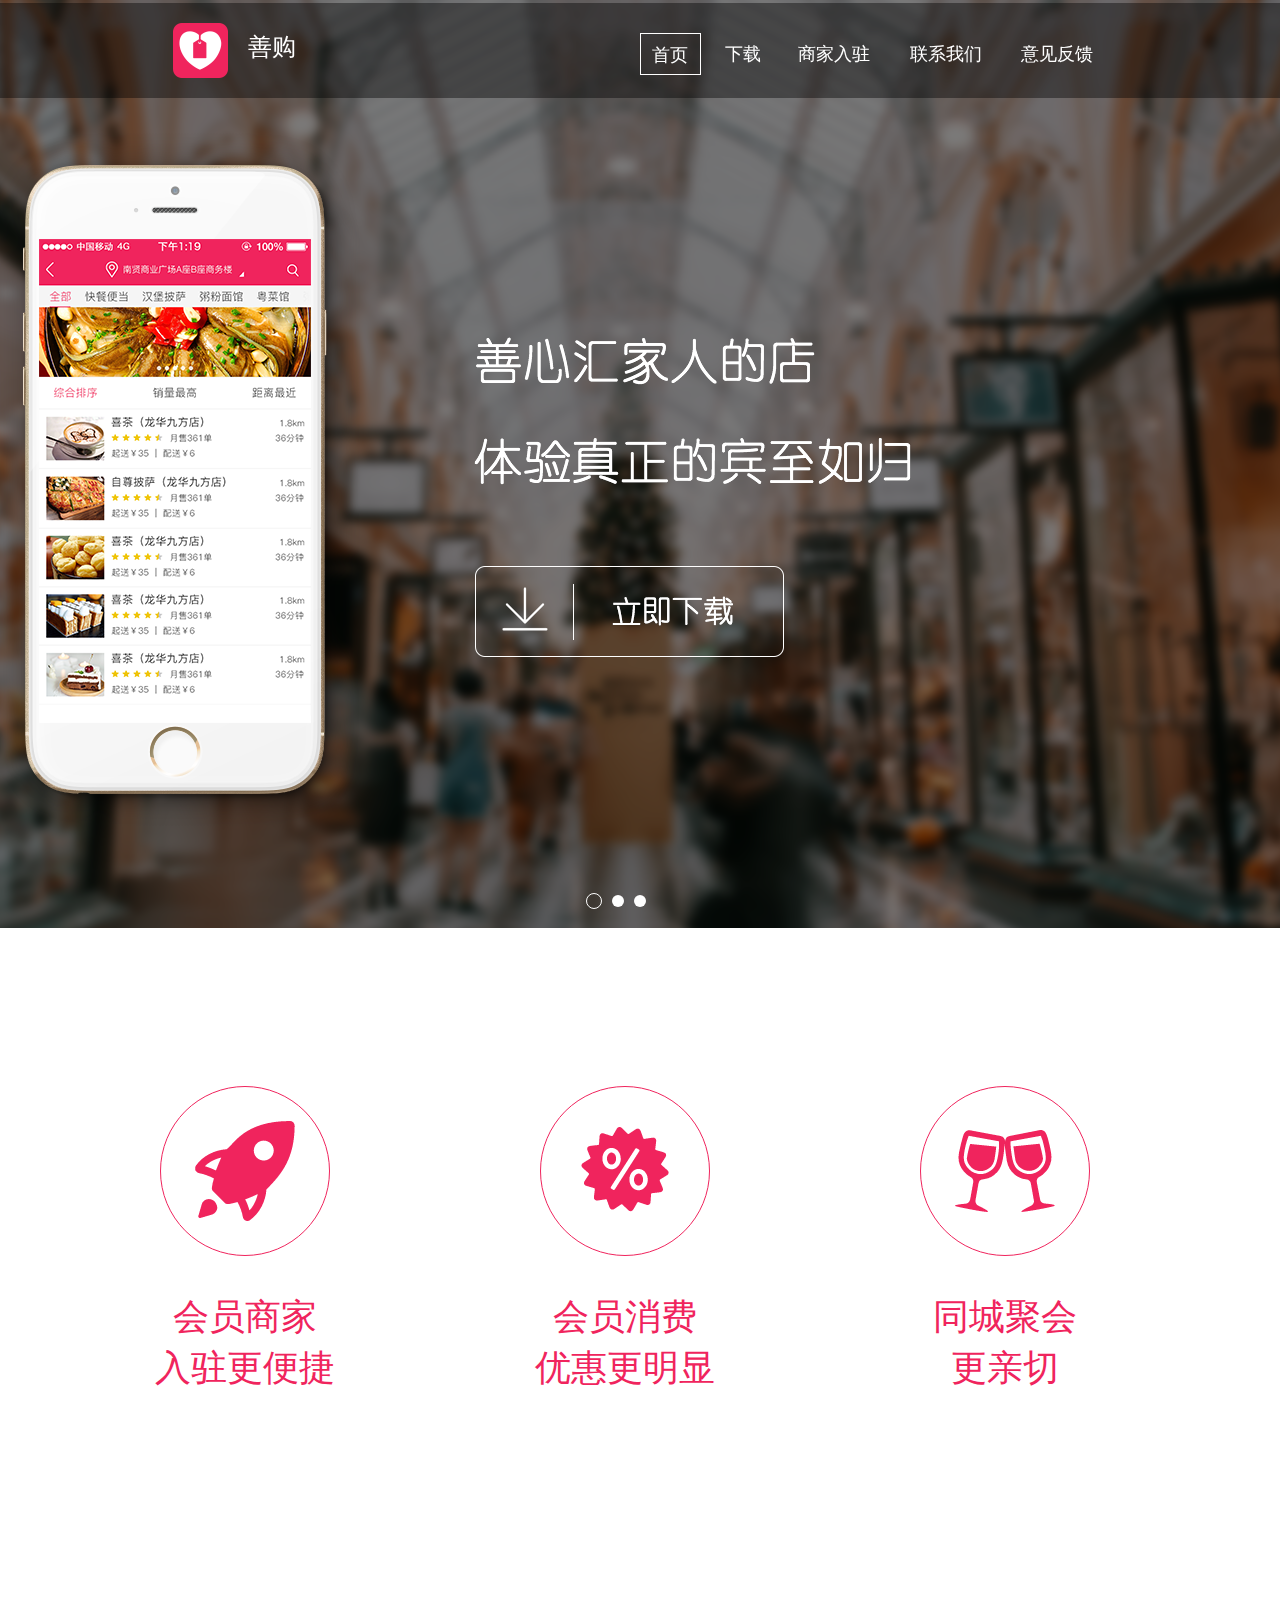
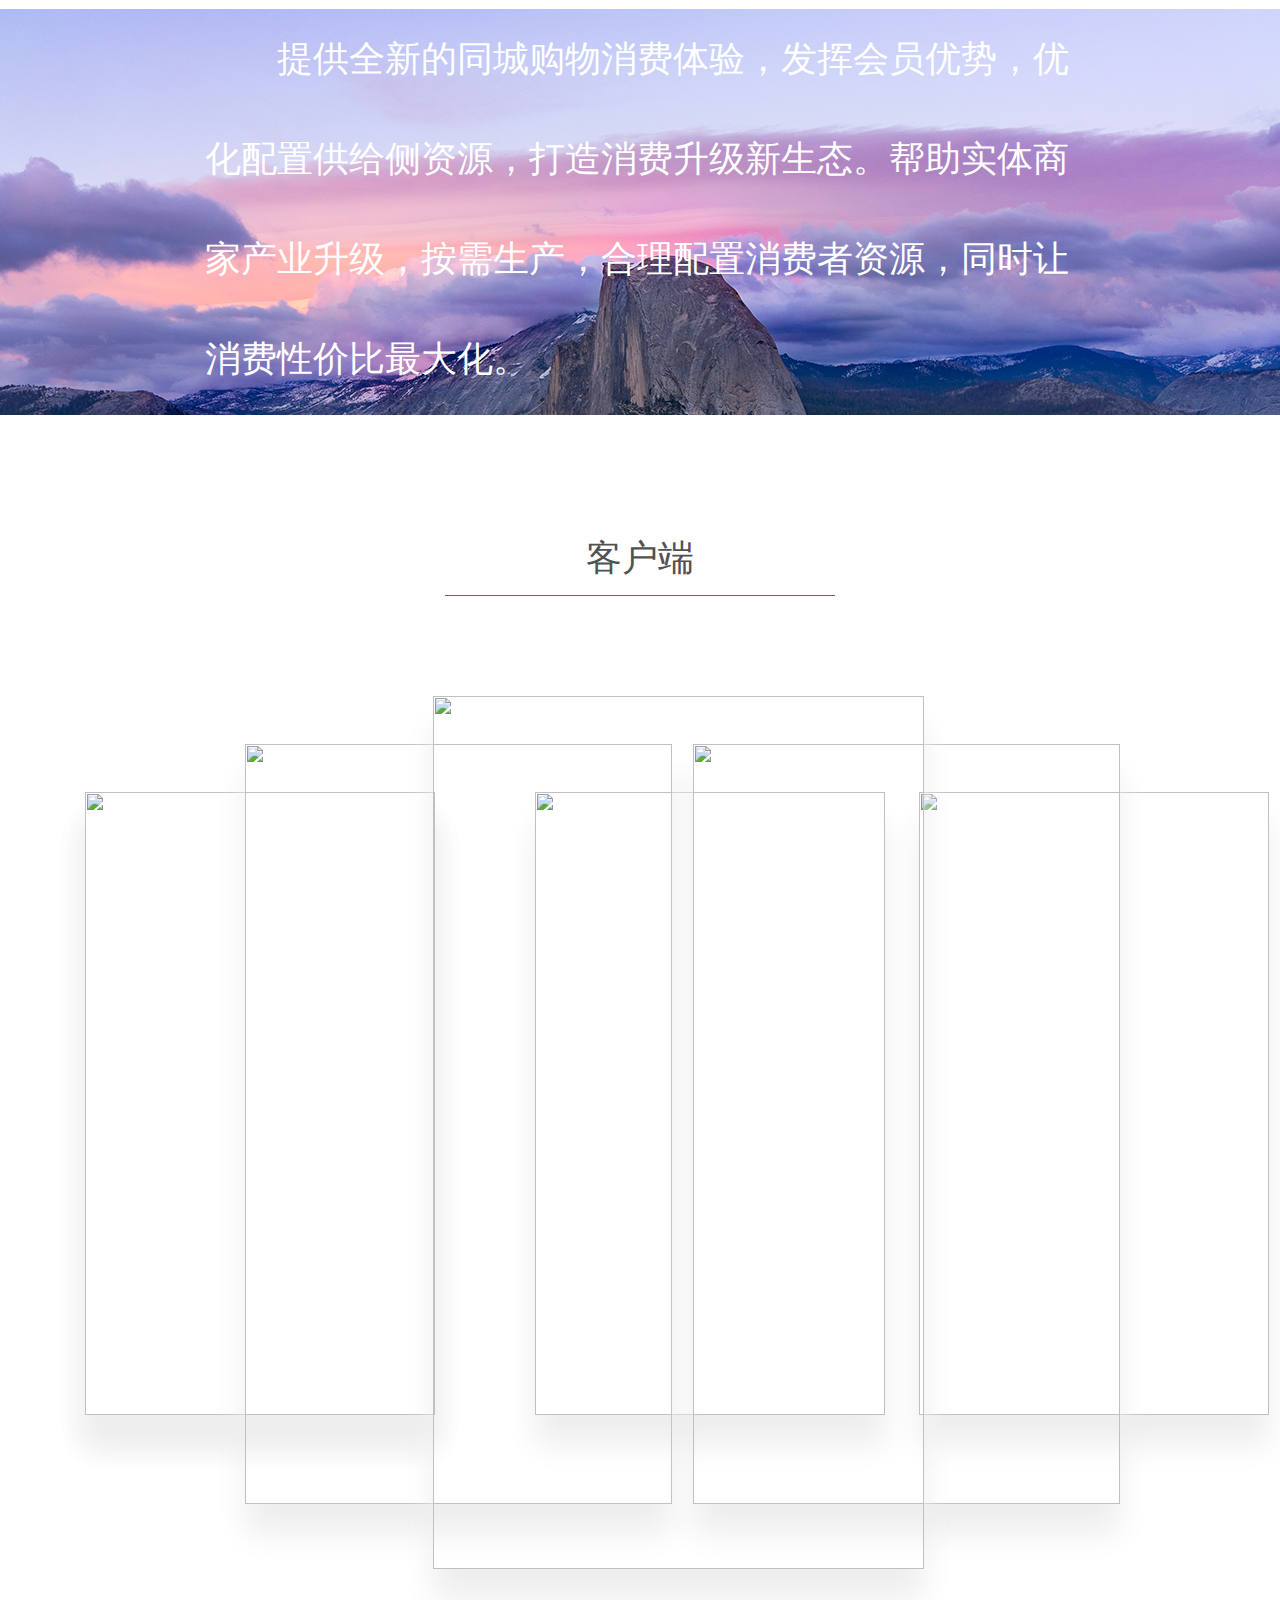
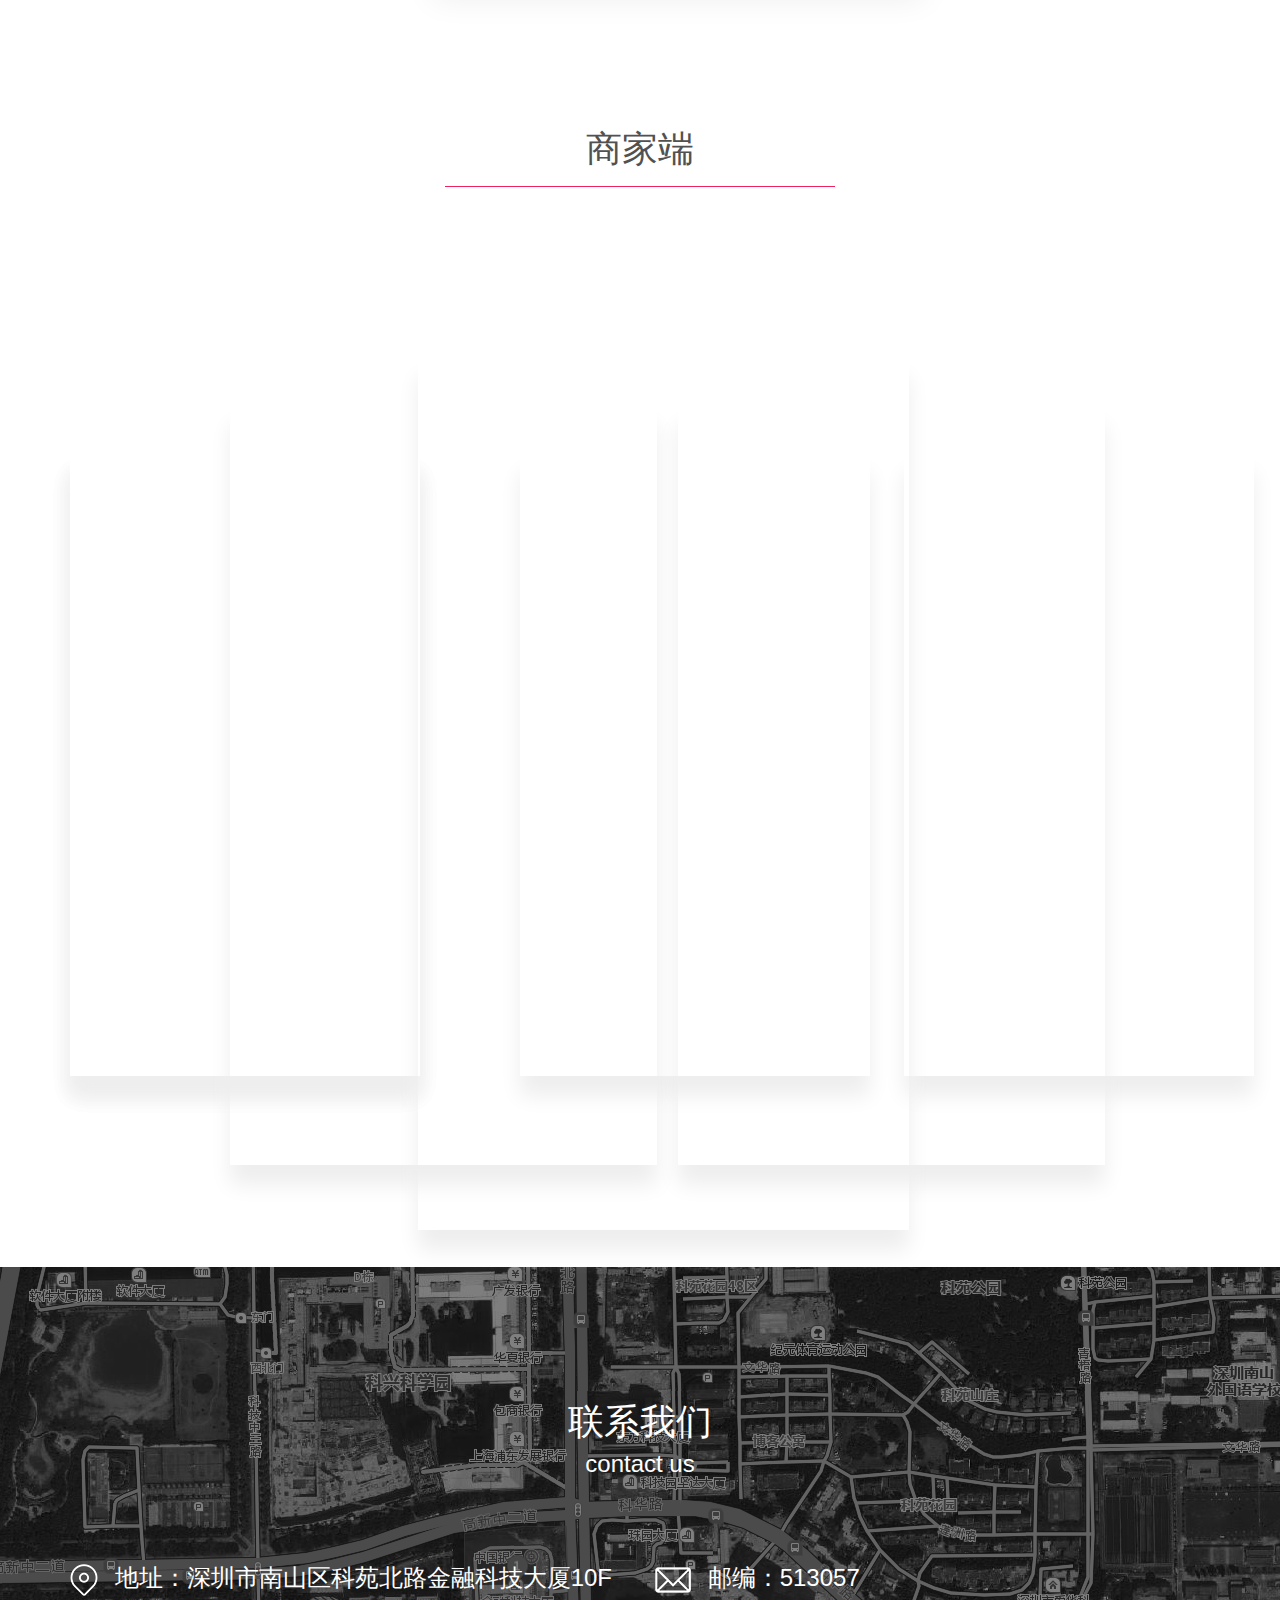
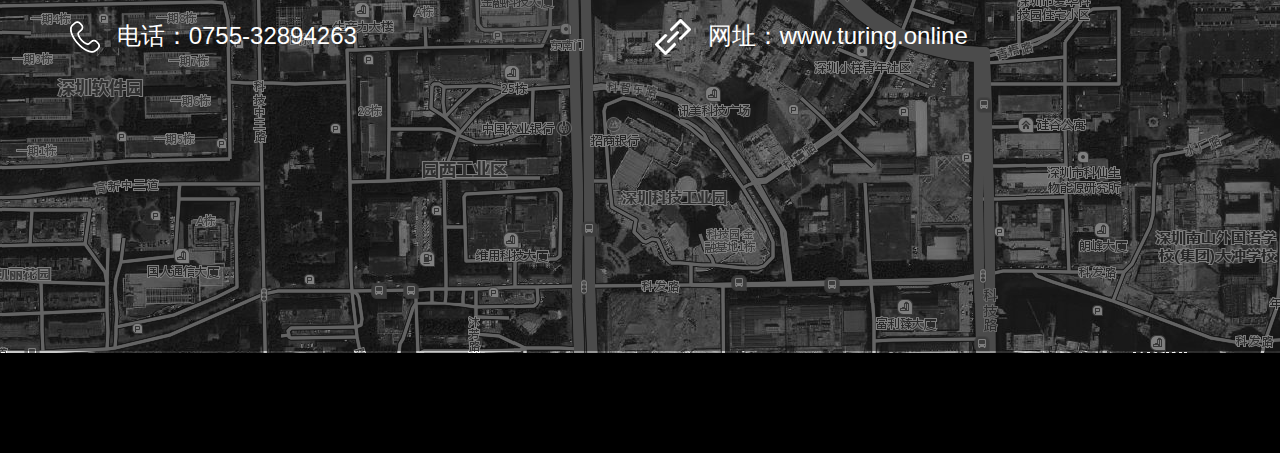
==== commit fe515439: "shangou" ====
--- a/shangou/index.html
+++ b/shangou/index.html
@@ -75,14 +75,14 @@
 		</div>
 	</div>
 	<div class="container-fluid introbute-bg">
-		<p class="introbute">提供全新的同城购物消费体验，发挥会员优势，优化配置供给侧资源，打造消费升级新生态。帮助实体商家产业升级，按需生产，合理配置消费者资源，<br>同时让消费性价比最大化。</p>
+		<p class="introbute">提供全新的同城购物消费体验，发挥会员优势，优化配置供给侧资源，打造消费升级新生态。帮助实体商家产业升级，按需生产，合理配置消费者资源，同时让消费性价比最大化。</p>
 	</div>
 	<div class="container-fluid">
 		<div class="container website">
 			<div class="row ">
-				<span>客户端</span>
+				<span class="col-md-4 col-md-offset-4 col-xs-4 col-xs-offset-4">客户端</span>
 			</div>
-			<div class="col-lg-6 col-sm-6 col-xs-12 webBox"id="jswbox">
+			<div class="col-lg-121 col-sm-12 col-xs-12 webBox"id="jswbox">
 				<pre class="prev"><img src="images/index/homepage_previous.png" alt=""></pre>
 				<pre class="next"><img src="images/index/homepage_next.png" alt=""></pre>
 				<ul>
@@ -100,20 +100,20 @@
 <div class="container-fluid">
 	<div class="container sellers">
 		<div class="row ">
-			<span>商家端</span>
+			<span class="col-md-4 col-md-offset-4 col-xs-4 col-xs-offset-4">商家端</span>
 		</div>
 		<div class="row">
 			<div class="col-lg-12 col-sm-12 col-xs-12 sellerBox"id="sellerBox">
 				<pre class="prev"><img src="images/index/homepage_previous.png" alt=""></pre>
 				<pre class="next"><img src="images/index/homepage_next.png" alt=""></pre>
 				<ul>
-					<li><img src="images/index/seller_img_1.png" alt=""style="opacity: 87; "></li>
-					<li><img src="images/index/seller_img_2.png" alt=""style="opacity: 87; "></li>
-					<li><img src="images/index/seller_img_3.png" alt=""style="opacity: 87; "></li>
-					<li><img src="images/index/seller_img_4.png" alt=""style="opacity: 87; "></li>
-					<li><img src="images/index/seller_img_5.png" alt=""style="opacity: 87; "></li>
-					<li><img src="images/index/seller_img_1.png" alt=""style="opacity: 87; "></li>
-					<li><img src="images/index/seller_img_2.png" alt=""style="opacity: 87; "></li>
+					<li><img src="images/index/seller_img_1.png" alt="" style="opacity: 87; "></li>
+					<li><img src="images/index/seller_img_2.png" alt="" style="opacity: 87; "></li>
+					<li><img src="images/index/seller_img_3.png" alt="" style="opacity: 87; "></li>
+					<li><img src="images/index/seller_img_4.png" alt="" style="opacity: 87; "></li>
+					<li><img src="images/index/seller_img_5.png" alt="" style="opacity: 87; "></li>
+					<li><img src="images/index/seller_img_1.png" alt="" style="opacity: 87; "></li>
+					<li><img src="images/index/seller_img_2.png" alt="" style="opacity: 87; "></li>
 				</ul>
 			</div>
 		</div>
--- a/shangou/css/style.css
+++ b/shangou/css/style.css
@@ -202,7 +202,8 @@
 /*next start*/
 .home-box{
     width: 100%;
-    height: 599px;
+    /*height: 599px;*/
+    margin-bottom: 18%;
 }
 .home-box .main-box{
     position: relative;
@@ -258,35 +259,41 @@
     width: 68%;
     height:100%;
     margin:0  auto ;
-    font-size:36px;
+    font-size:0.36rem;
     color:#fff;
     text-indent:2em;
     text-align:left;
     line-height: 100px;
 }
 .website .row span{
-    width: 624px;
-    height: auto;
-    font-size: 36px;
+   font-size: 0.36rem;
     border-bottom: 1px solid #f0245d;
     color: #515151;
-    margin:0 auto;
-    display: block;
+    text-align: center;
+    margin-top: 10%;
+    margin-bottom: 0%;
+    padding-bottom: 1%;
+}
+.webBox{/*width:1100px;*/ margin-bottom: 100px;}
+.webBox ul{position:relative;height:900px;}
+.webBox li{position:absolute;width:0;height:0;z-index:0;cursor:pointer;overflow:hidden;top:152px; left:10px;box-shadow:0px 30px 30px #eee}
+.webBox li img{width:100%;height:100%;vertical-align:top; float:left; border:0;}
+.webBox .prev, .webBox .next{position:absolute;top:0;bottom:0;margin:auto 0;width: 90px;height: 90px;background: 0;right:-200px;border: 0};
+
+.webBox .prev{
+    left:-200px !important;
+}
+
+.sellers .row span{
+    font-size: 0.36rem;
+    border-bottom: 1px solid #f0245d;
+    color: #515151;
     text-align: center;
     margin-top: 10%;
     margin-bottom: 6%;
     padding-bottom: 1%;
 }
-.webBox{width:1100px; margin:100px auto;}
-.webBox ul{position:relative;height:900px;}
-.webBox li{position:absolute;width:0;height:0;z-index:0;cursor:pointer;overflow:hidden;top:152px; left:10px;box-shadow:0px 30px 30px #eee}
-.webBox li img{width:100%;height:100%;vertical-align:top; float:left; border:0;}
-.webBox .prev, .webBox .next{position:absolute;top:0;bottom:0;margin:auto 0;width: 90px;height: 90px;background: 0;right:-200px;border: 0};
-
-.webBox .prev{
-    left:-200px !important;
-}
-.sellerBox{width:1100px; margin:100px auto;}
+.sellerBox{width:1100px; margin-bottom: 100px;}
 .sellerBox ul{position:relative;height:900px;}
 .sellerBox li{position:absolute;width:0;height:0;z-index:0;cursor:pointer;overflow:hidden;top:152px; left:10px;box-shadow:0px 20px 20px #eee}
 .sellerBoxli ul li img{width:100%;height:100%;vertical-align:top; float:left; border:0;}
@@ -612,4 +619,9 @@
     .seller{
         margin-bottom: 66px;
     }
+    .introbute{
+        line-height: 25px;
+        font-size: 0.2rem;
+        padding-top: 4%;
+    }
 }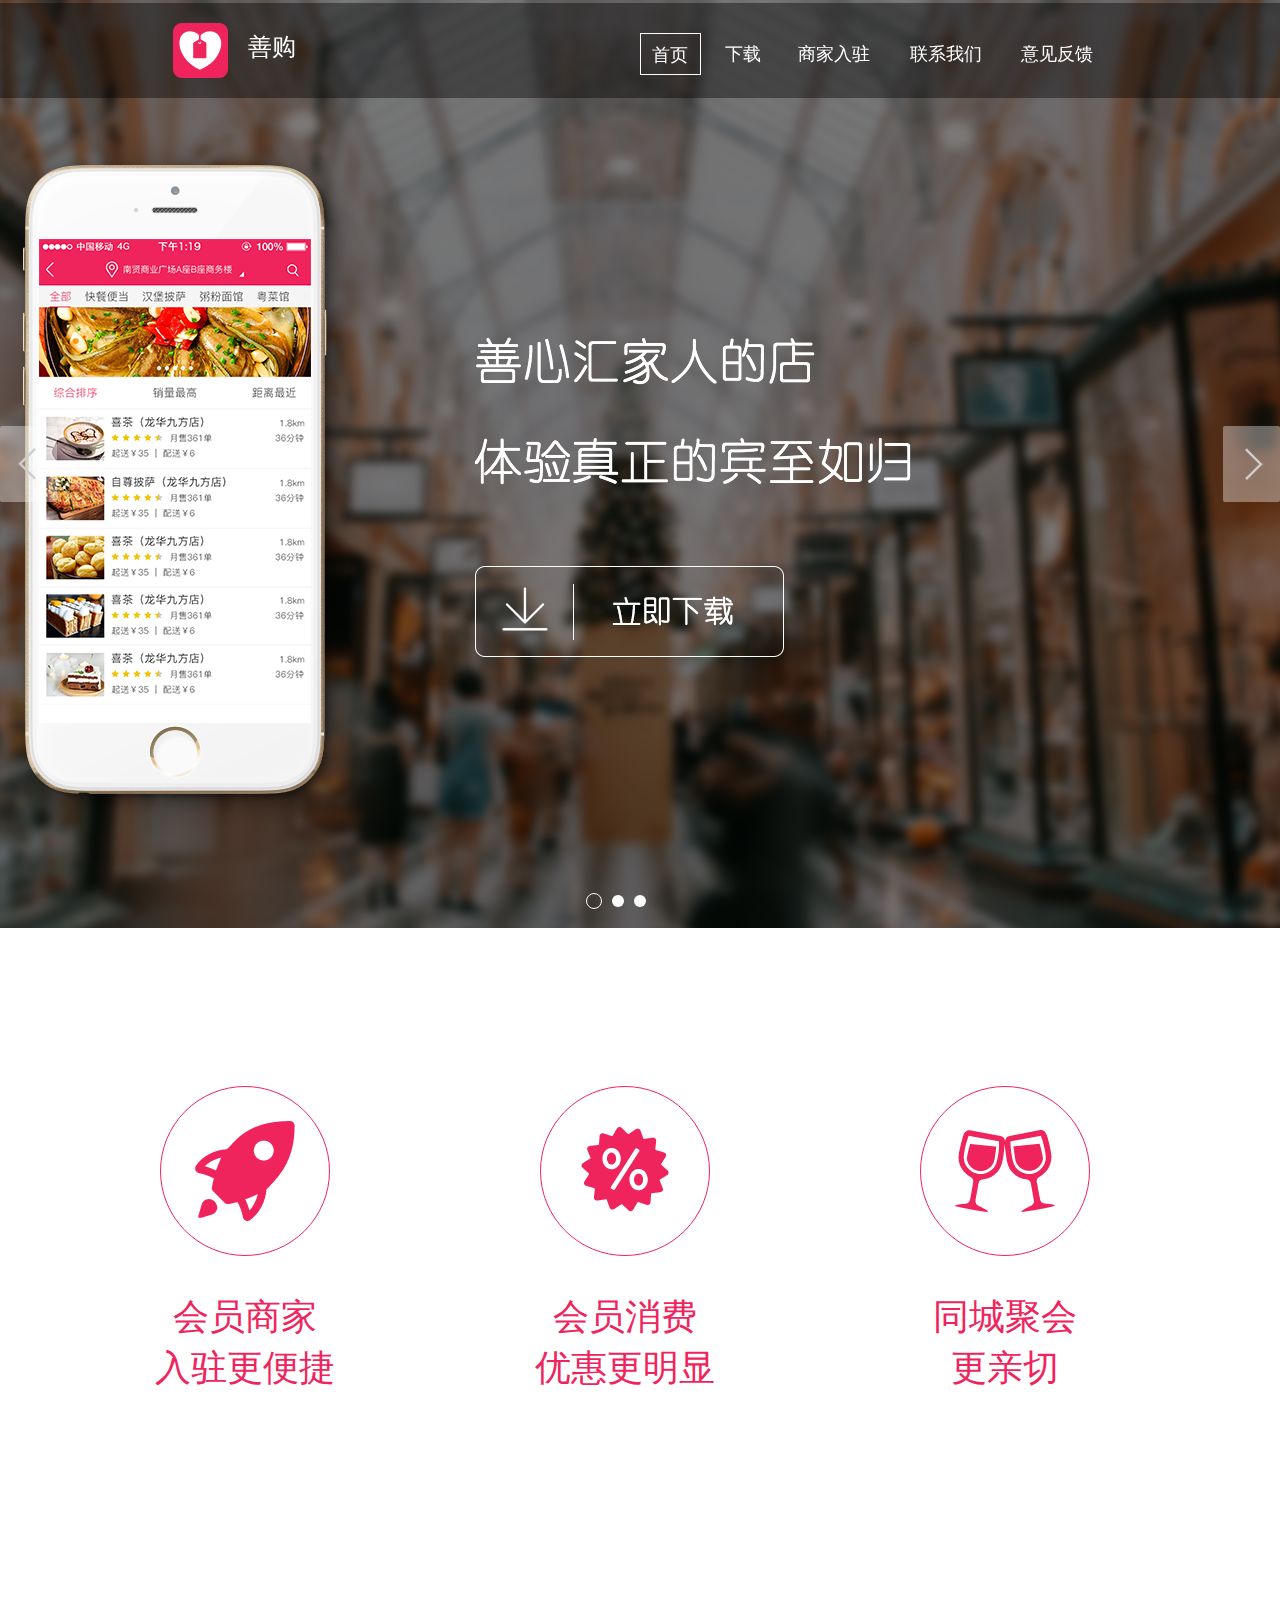
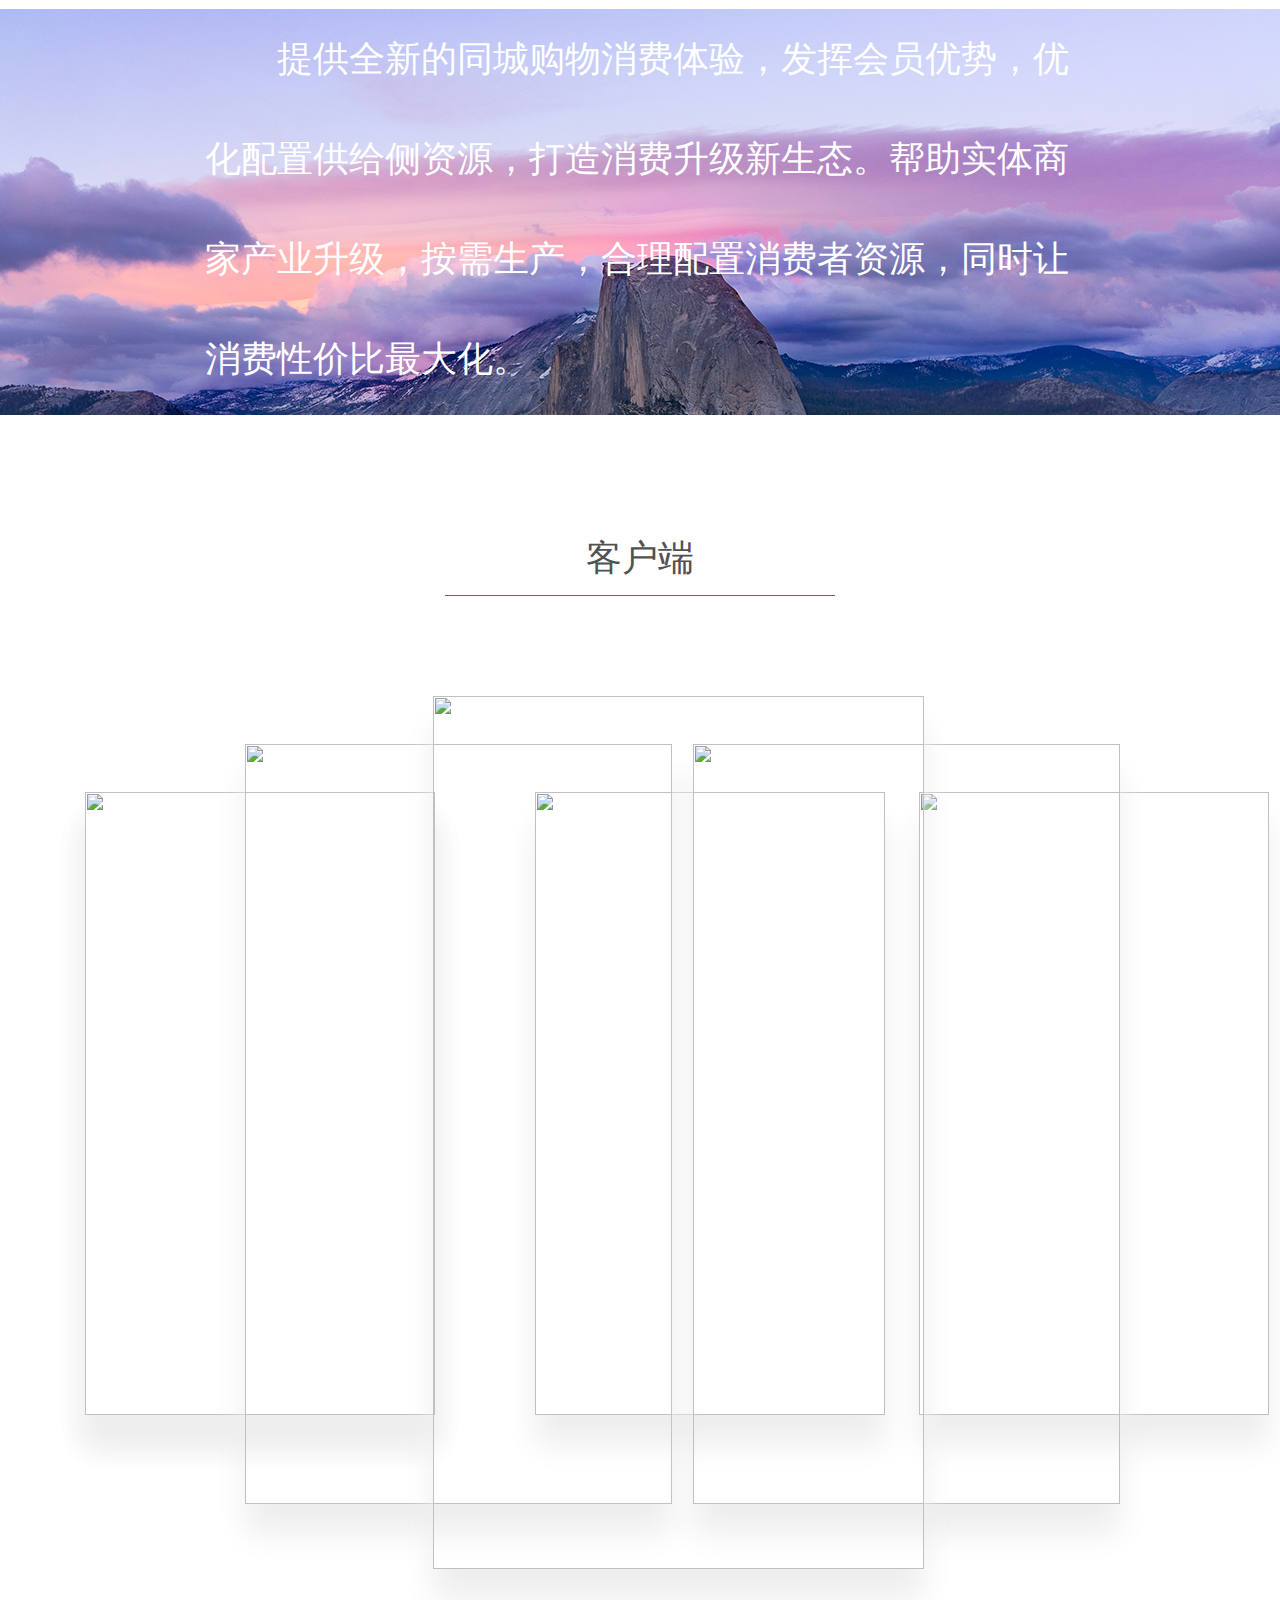
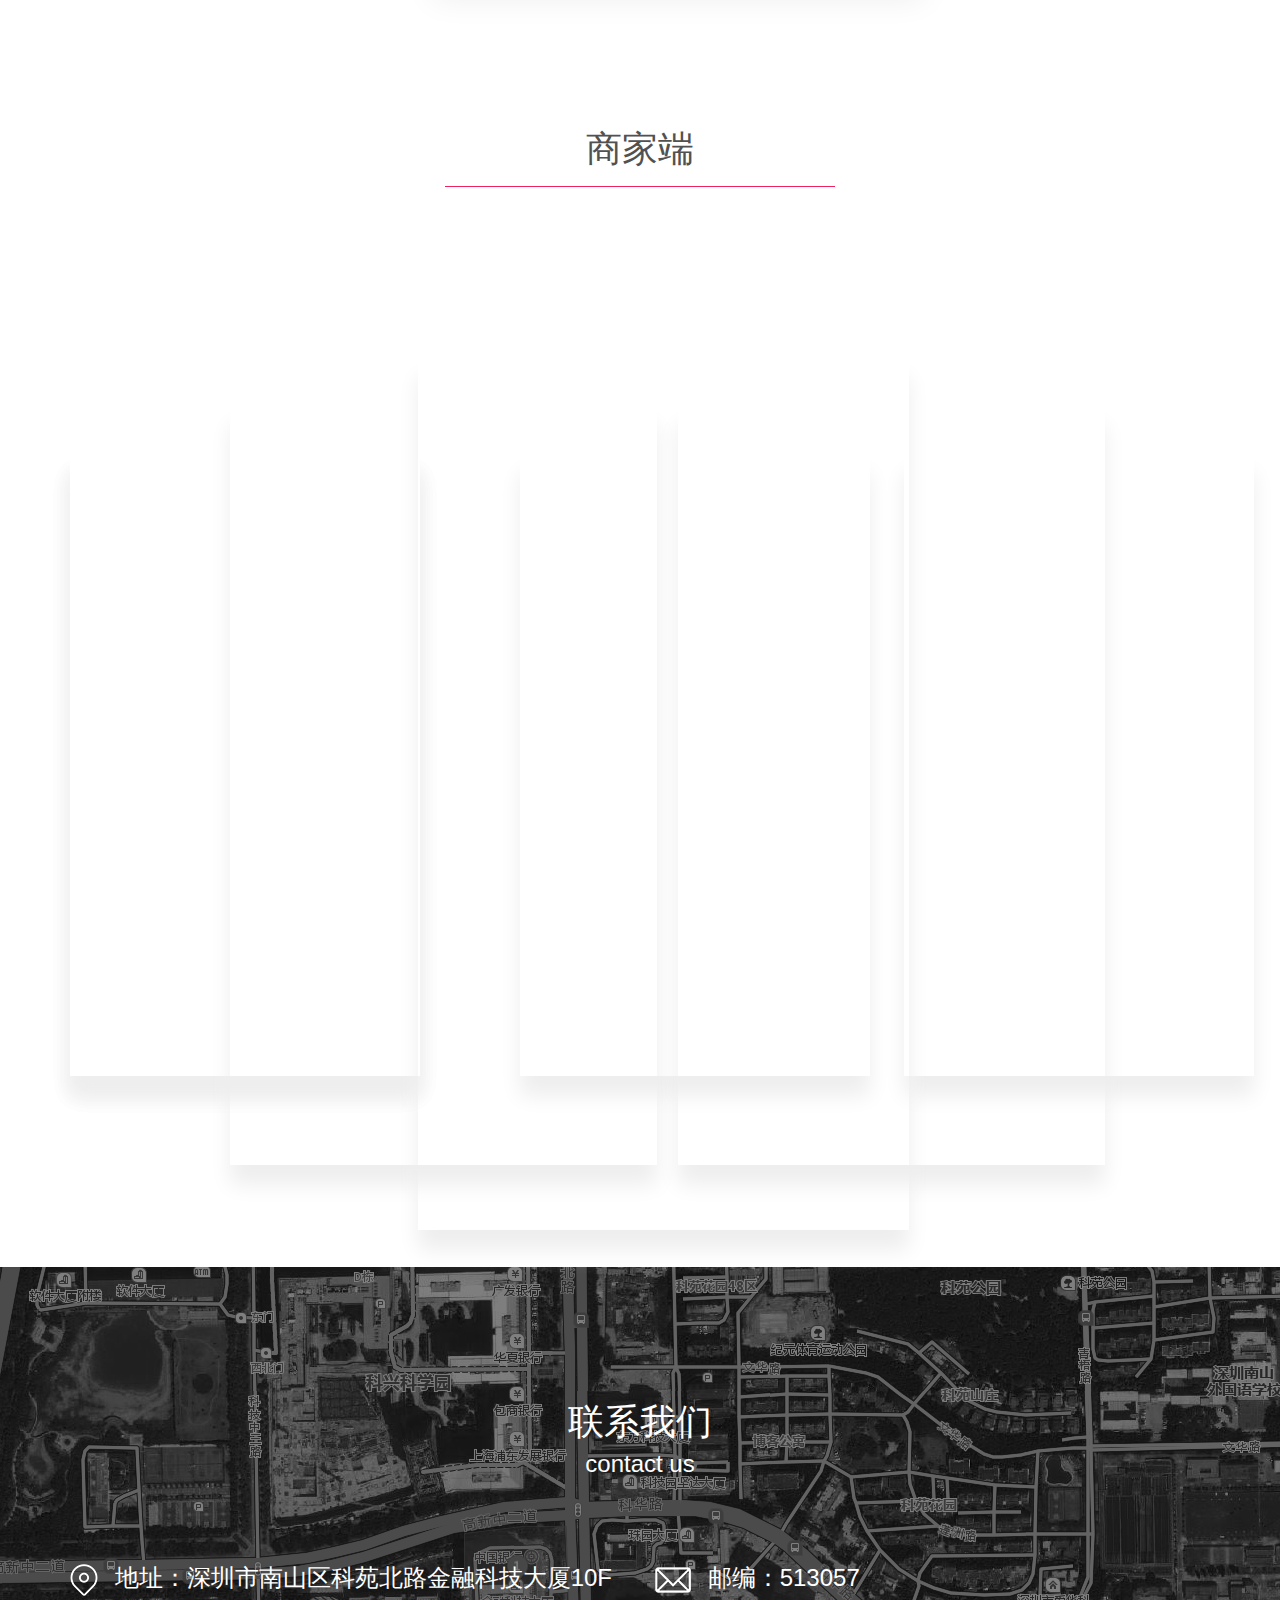
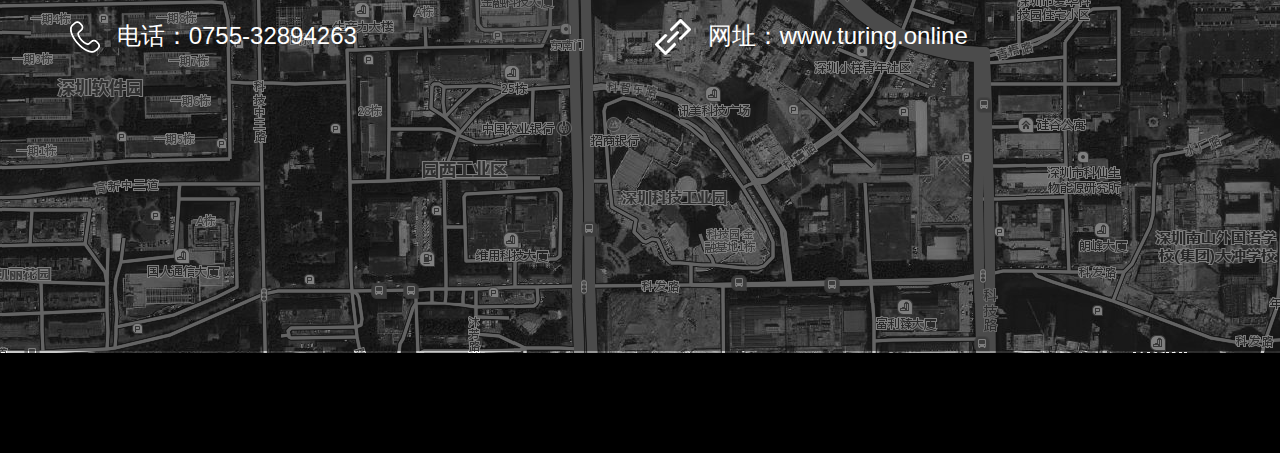
==== commit e8700afd: "shangou" ====
--- a/shangou/index.html
+++ b/shangou/index.html
@@ -82,7 +82,7 @@
 			<div class="row ">
 				<span class="col-md-4 col-md-offset-4 col-xs-4 col-xs-offset-4">客户端</span>
 			</div>
-			<div class="col-lg-121 col-sm-12 col-xs-12 webBox"id="jswbox">
+			<div class="col-lg-12 col-sm-12 col-xs-12 webBox"id="jswbox">
 				<pre class="prev"><img src="images/index/homepage_previous.png" alt=""></pre>
 				<pre class="next"><img src="images/index/homepage_next.png" alt=""></pre>
 				<ul>
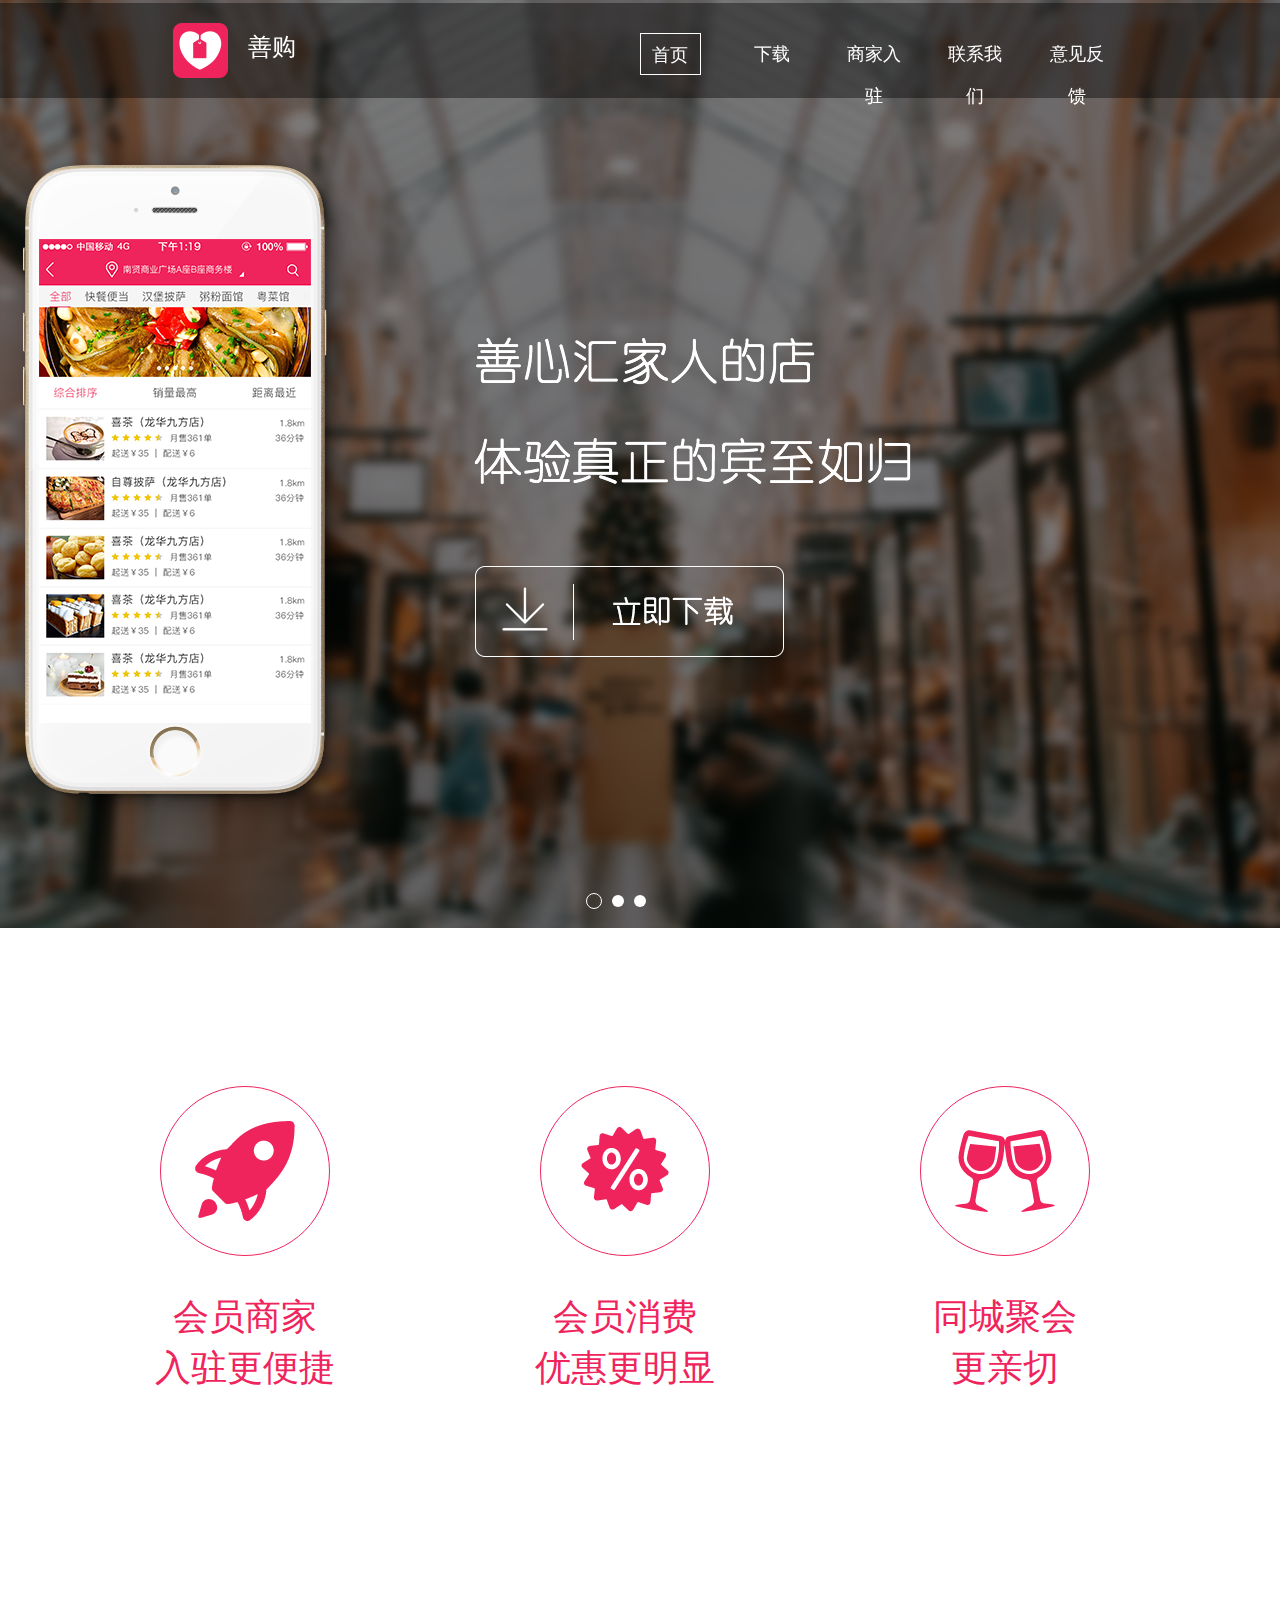
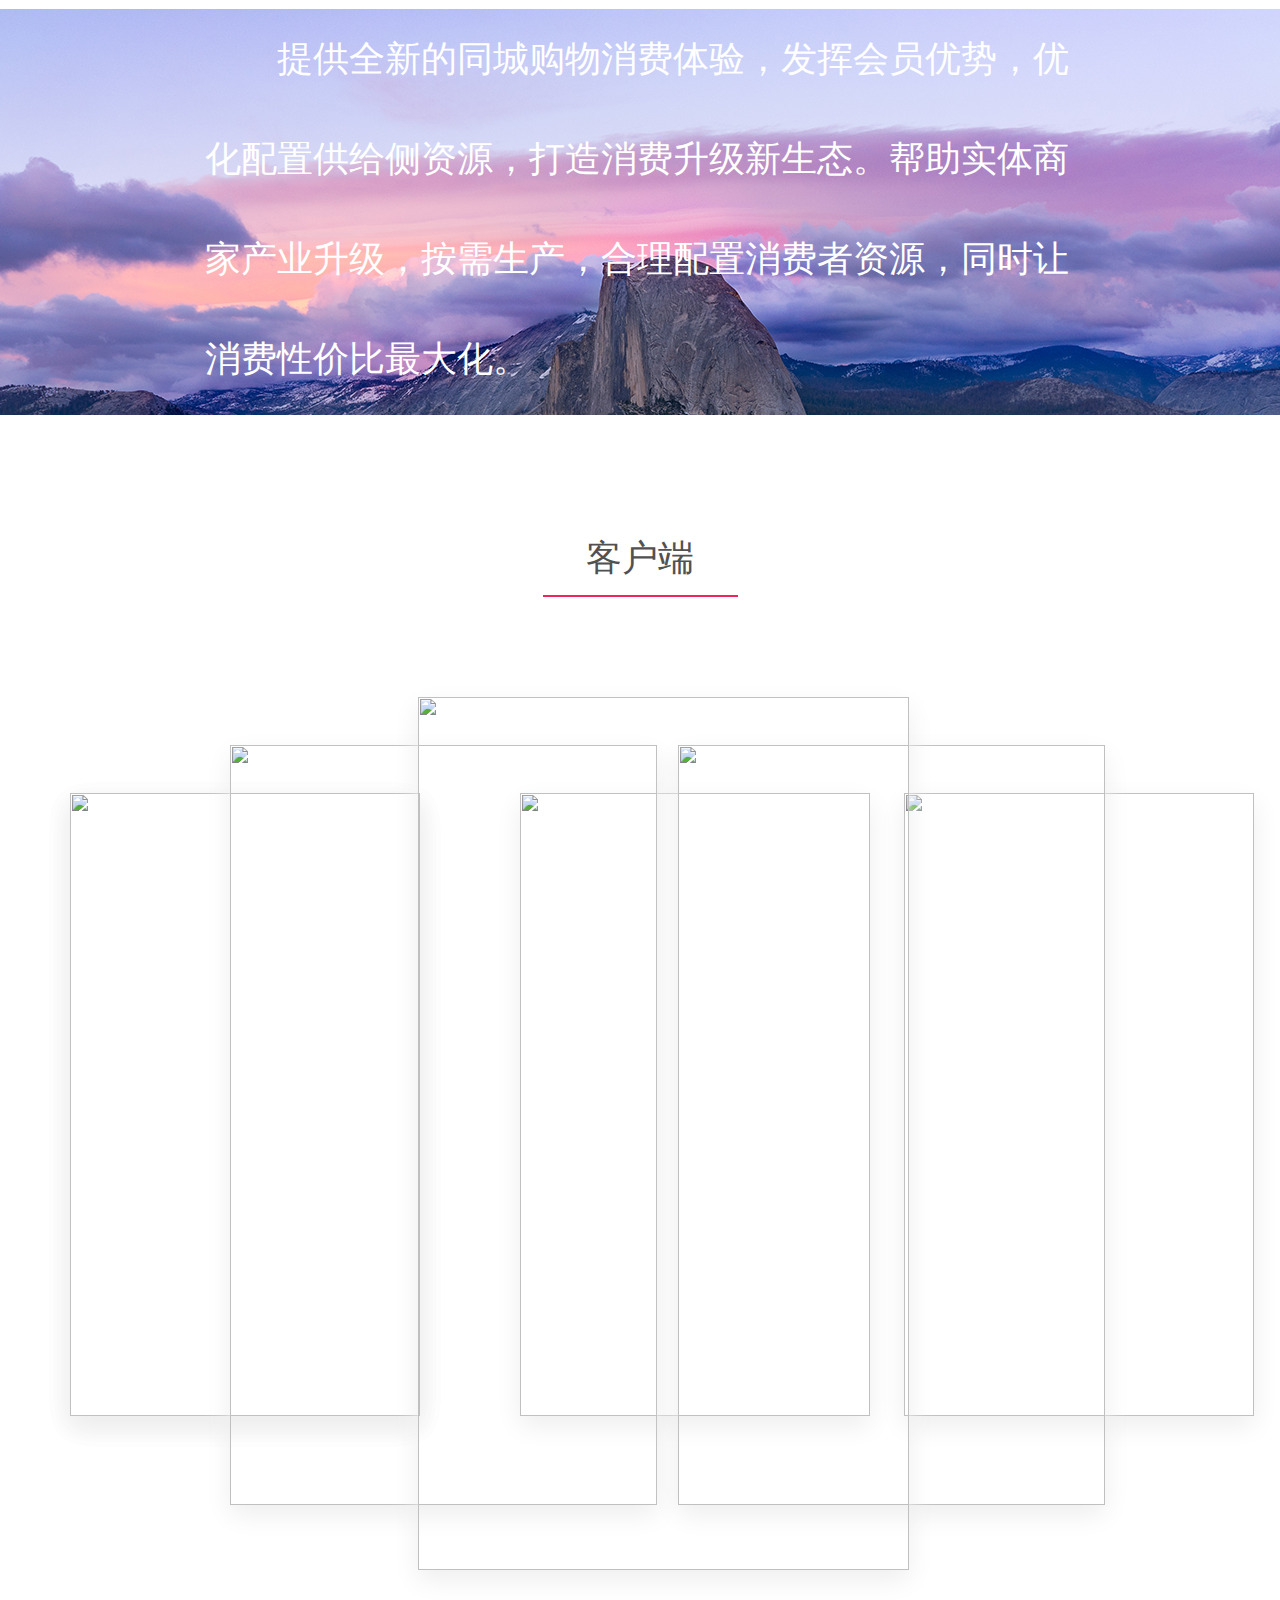
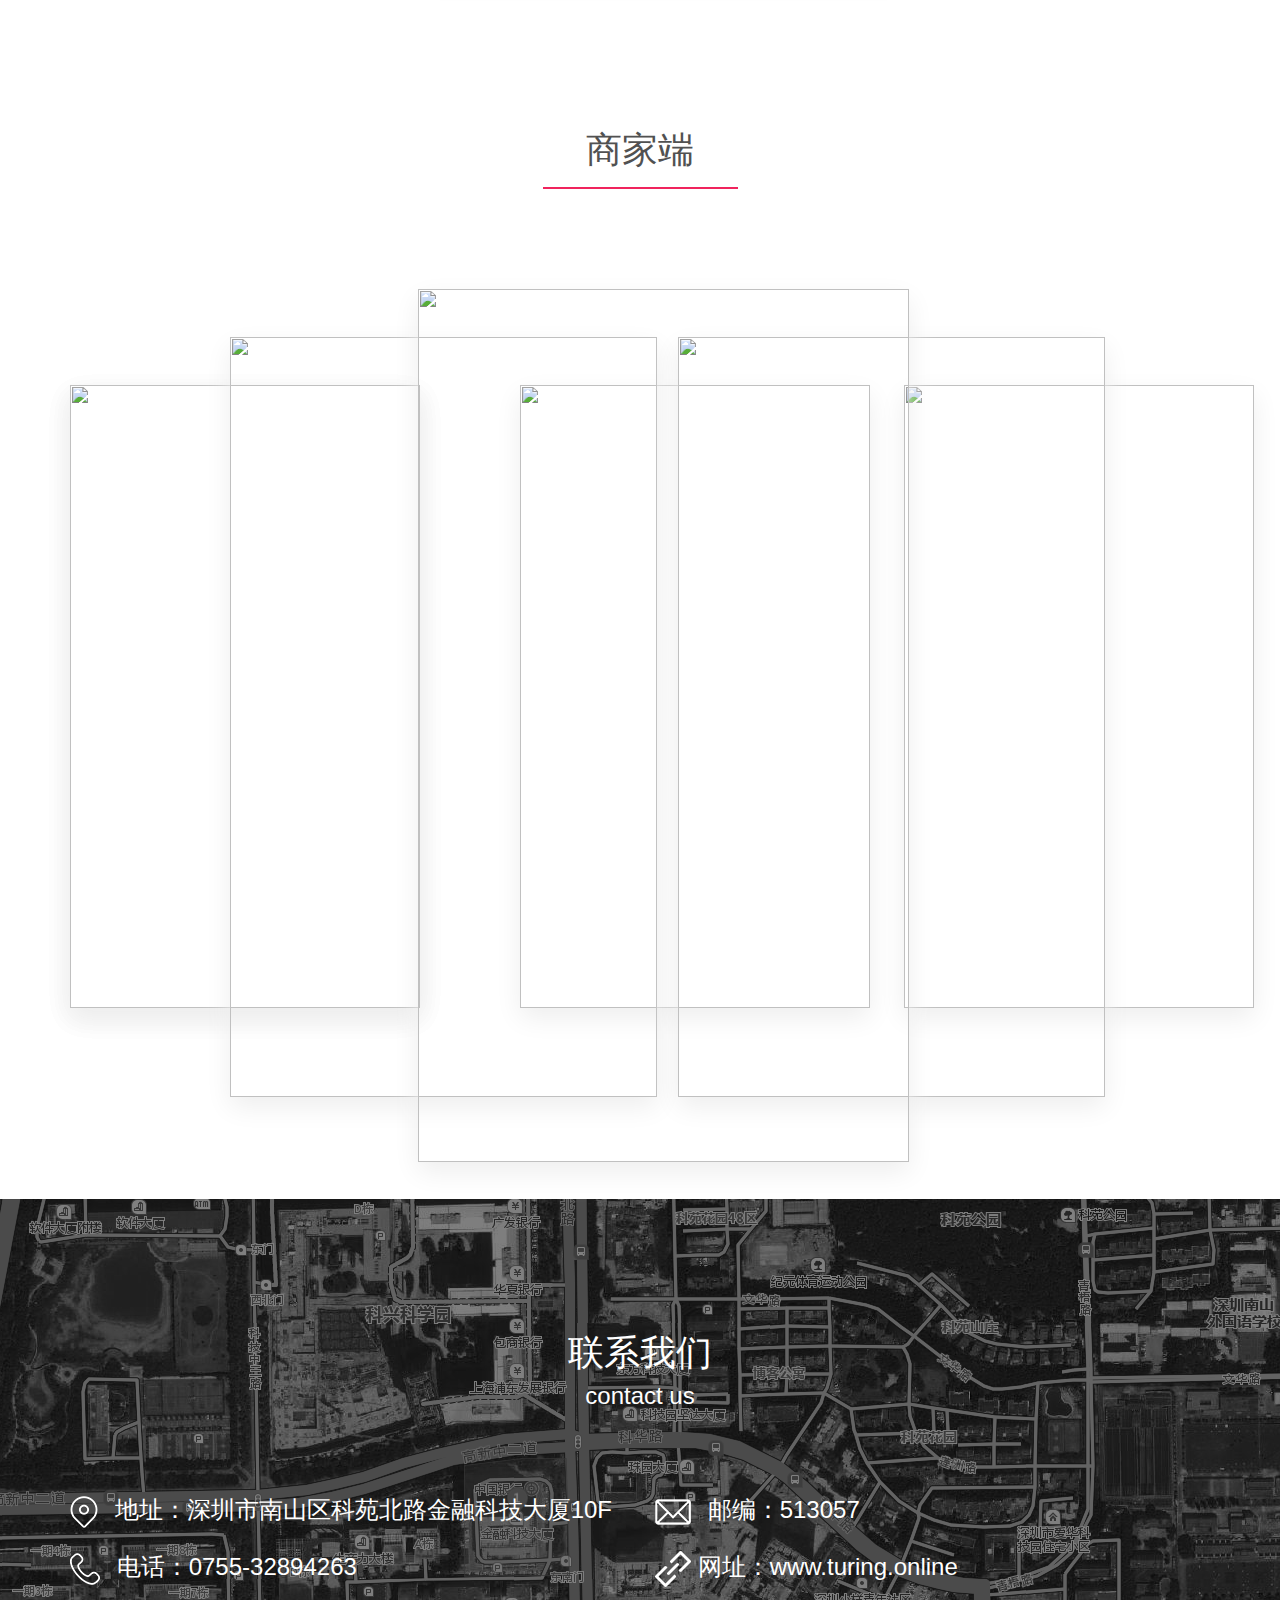
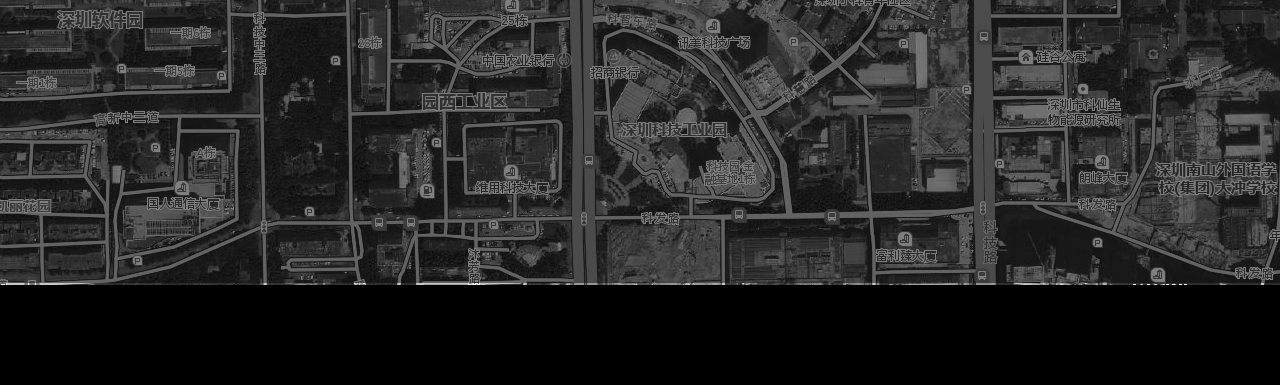
==== commit 8fbd1555: "add" ====
--- a/shangou/index.html
+++ b/shangou/index.html
@@ -21,9 +21,9 @@
 				<div class="flexbox"style="width:13%;height: 42px;border:1px solid #fff;position: absolute;z-index: -1"></div>
 				<a href="javascript:;" class="nav_nav_a nav_nav_active">首页</a>
 				<a href="dowmload.html" class="nav_nav_a">下载</a>
-				<a href="seller.html" class="nav_nav_a"style="width: 100px">商家入驻</a>
-				<a href="about.html" class="nav_nav_a"style="width: 100px">联系我们</a>
-				<a href="view.html" class="nav_nav_a"style="width: 100px">意见反馈</a>
+				<a href="seller.html" class="nav_nav_a">商家入驻</a>
+				<a href="about.html" class="nav_nav_a">联系我们</a>
+				<a href="view.html" class="nav_nav_a">意见反馈</a>
 			</div>
 		</div>
 	</div>
@@ -80,13 +80,13 @@
 	<div class="container-fluid">
 		<div class="container website">
 			<div class="row ">
-				<span class="col-md-4 col-md-offset-4 col-xs-4 col-xs-offset-4">客户端</span>
+				<span class="col-md-2 col-md-offset-5 col-xs-4 col-xs-offset-4">客户端</span>
 			</div>
-			<div class="col-lg-12 col-sm-12 col-xs-12 webBox"id="jswbox">
-				<pre class="prev"><img src="images/index/homepage_previous.png" alt=""></pre>
-				<pre class="next"><img src="images/index/homepage_next.png" alt=""></pre>
+			<div class="col-lg-12 col-sm-12 col-xs-12 webBox"id="jswbox" style="padding: 0;">
+				<div class="prev"><img src="images/index/homepage_previous.png" alt=""></div>
+				<div class="next"><img src="images/index/homepage_next.png" alt=""></div>
 				<ul>
-					<li><img src="images/index/customer_img_1.png" alt=""style="opacity: 87; "></li>
+					<li style="width: 100px"><img src="images/index/customer_img_1.png" alt=""style="opacity: 87; "></li>
 					<li><img src="images/index/customer_img_2.png" alt=""style="opacity: 87; "></li>
 					<li><img src="images/index/customer_img_3.png" alt=""style="opacity: 87; "></li>
 					<li><img src="images/index/customer_img_4.png" alt=""style="opacity: 87; "></li>
@@ -100,12 +100,12 @@
 <div class="container-fluid">
 	<div class="container sellers">
 		<div class="row ">
-			<span class="col-md-4 col-md-offset-4 col-xs-4 col-xs-offset-4">商家端</span>
+			<span class="col-md-2 col-md-offset-5 col-xs-4 col-xs-offset-4">商家端</span>
 		</div>
 		<div class="row">
 			<div class="col-lg-12 col-sm-12 col-xs-12 sellerBox"id="sellerBox">
-				<pre class="prev"><img src="images/index/homepage_previous.png" alt=""></pre>
-				<pre class="next"><img src="images/index/homepage_next.png" alt=""></pre>
+				<div class="prev"><img src="images/index/homepage_previous.png" alt=""></div>
+				<div class="next"><img src="images/index/homepage_next.png" alt=""></div>
 				<ul>
 					<li><img src="images/index/seller_img_1.png" alt="" style="opacity: 87; "></li>
 					<li><img src="images/index/seller_img_2.png" alt="" style="opacity: 87; "></li>
--- a/shangou/css/style.css
+++ b/shangou/css/style.css
@@ -267,40 +267,42 @@
 }
 .website .row span{
    font-size: 0.36rem;
-    border-bottom: 1px solid #f0245d;
+    border-bottom: 2px solid #f0245d;
     color: #515151;
     text-align: center;
     margin-top: 10%;
     margin-bottom: 0%;
     padding-bottom: 1%;
 }
-.webBox{/*width:1100px;*/ margin-bottom: 100px;}
-.webBox ul{position:relative;height:900px;}
-.webBox li{position:absolute;width:0;height:0;z-index:0;cursor:pointer;overflow:hidden;top:152px; left:10px;box-shadow:0px 30px 30px #eee}
+.webBox{width:100%;}
+.webBox ul{position:relative;height:auto}
+.webBox li{position:absolute;width:0;height:0;z-index:0;cursor:pointer;overflow:hidden;top:152px; left:10px;box-shadow:0px 10px 25px #eee}
 .webBox li img{width:100%;height:100%;vertical-align:top; float:left; border:0;}
-.webBox .prev, .webBox .next{position:absolute;top:0;bottom:0;margin:auto 0;width: 90px;height: 90px;background: 0;right:-200px;border: 0};
-
 .webBox .prev{
-    left:-200px !important;
+    position:absolute;top:0;bottom:0;margin:auto 0;background: 0;border: 0;
+}
+.webBox .next{
+    position:absolute;top:0;bottom:0;margin:auto 0;background: 0;border: 0;
 }
 
 .sellers .row span{
     font-size: 0.36rem;
-    border-bottom: 1px solid #f0245d;
+    border-bottom: 2px solid #f0245d;
     color: #515151;
     text-align: center;
     margin-top: 10%;
-    margin-bottom: 6%;
+    margin-bottom: 0%;
     padding-bottom: 1%;
 }
-.sellerBox{width:1100px; margin-bottom: 100px;}
-.sellerBox ul{position:relative;height:900px;}
-.sellerBox li{position:absolute;width:0;height:0;z-index:0;cursor:pointer;overflow:hidden;top:152px; left:10px;box-shadow:0px 20px 20px #eee}
-.sellerBoxli ul li img{width:100%;height:100%;vertical-align:top; float:left; border:0;}
-.sellerBox .prev, .sellerBox .next{position:absolute;top:0;bottom:0;margin:auto 0;width: 90px;height: 90px;background: 0;right:-200px;border: 0};
-
+.sellerBox{width:100%; }
+.sellerBox ul{position:relative;height:auto}
+.sellerBox li{position:absolute;width:0;height:0;z-index:0;cursor:pointer;overflow:hidden;top:152px; left:10px;box-shadow:0px 10px 25px #eee}
+.sellerBox li img{width:100%;height:100%;vertical-align:top; float:left; border:0;}
 .sellerBox .prev{
-    left:-200px !important;
+    position:absolute;top:0;bottom:0;margin:auto 0;background: 0;border: 0;
+}
+.sellerBox .next{
+    position:absolute;top:0;bottom:0;margin:auto 0;background: 0;border: 0;
 }
 /*talk*/
 .talk{
@@ -409,7 +411,7 @@
 }
 .website img{
     vertical-align: middle;
-    margin-right:10px;
+    /*margin-right:10px;*/
 }
 /*Record*/
 .record{
